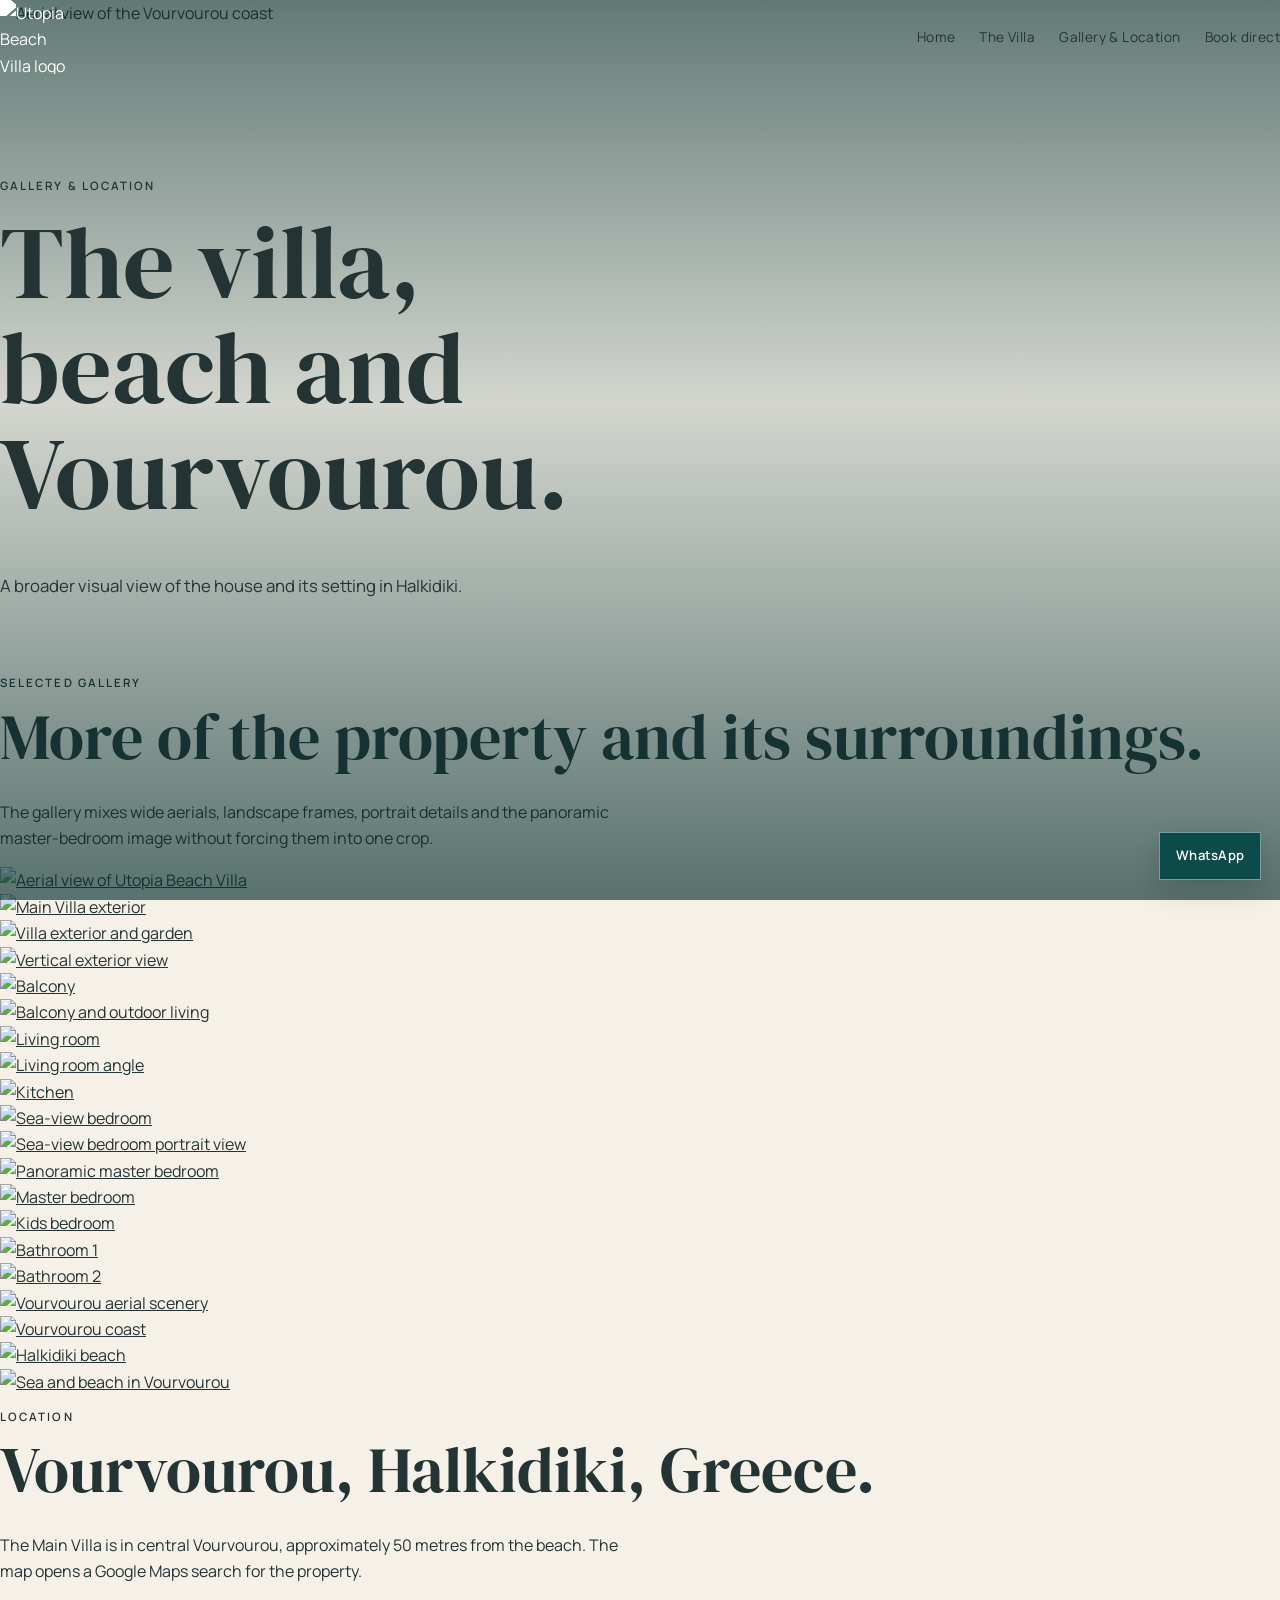
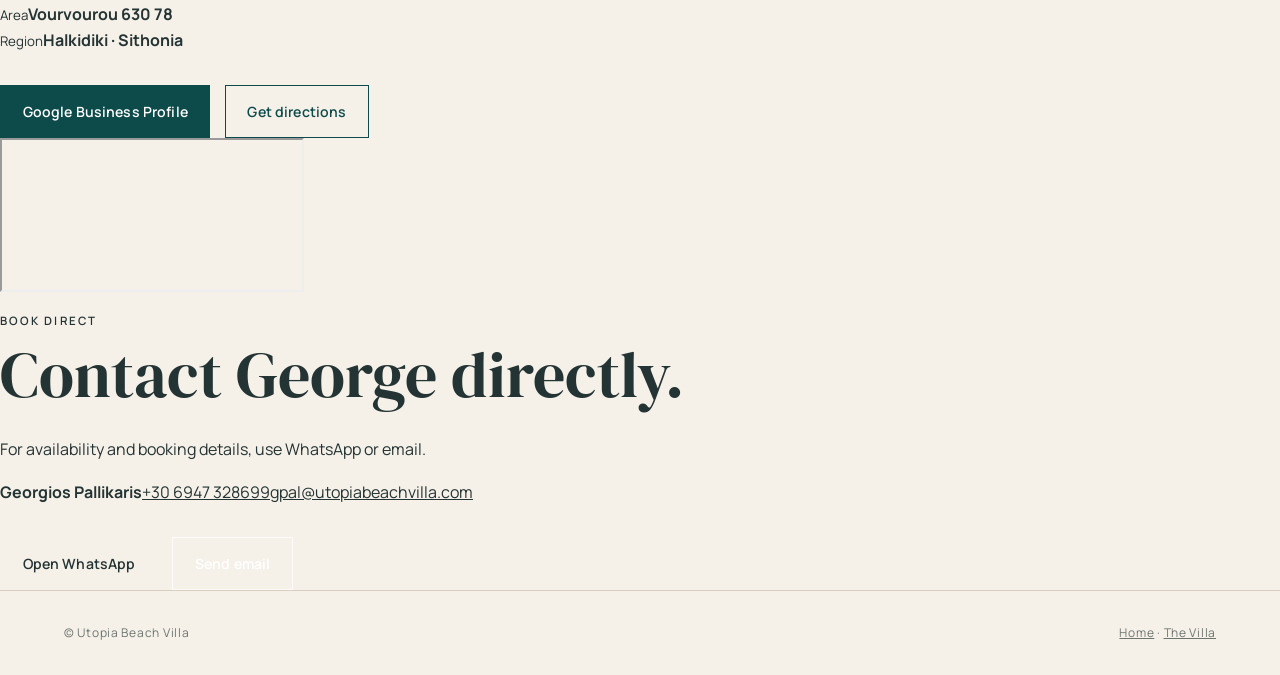
==== gallery.html @ 9d47f40b "Add gallery and location page" ====
<!doctype html>
<html lang="en">
<head>
  <meta charset="utf-8">
  <meta name="viewport" content="width=device-width,initial-scale=1">
  <title>Gallery & Location | Utopia Beach Villa</title>
  <meta name="description" content="Gallery, Vourvourou scenery and location information for Utopia Beach Villa in Halkidiki.">
  <link rel="preconnect" href="https://fonts.googleapis.com"><link rel="preconnect" href="https://fonts.gstatic.com" crossorigin>
  <link href="https://fonts.googleapis.com/css2?family=DM+Serif+Display&family=Manrope:wght@400;500;600&display=swap" rel="stylesheet"><link rel="stylesheet" href="styles.css">
</head>
<body>
  <header class="subhero gallery-hero">
    <img class="hero-image" src="https://static.wixstatic.com/media/1da848_443a482812d646489e10ce2612d5faf4~mv2.jpg" alt="Aerial view of the Vourvourou coast" fetchpriority="high">
    <div class="hero-overlay"></div>
    <nav class="site-nav"><a class="brand" href="index.html"><img src="https://static.wixstatic.com/media/1da848_d47539cebf884bd4a8ef21b6702fda03~mv2.png" alt="Utopia Beach Villa logo"></a><div class="nav-links"><a href="index.html">Home</a><a href="villa.html">The Villa</a><a class="active" href="gallery.html">Gallery & Location</a><a href="#book">Book direct</a></div></nav>
    <div class="hero-copy"><p class="eyebrow">Gallery & location</p><h1>The villa, beach and Vourvourou.</h1><p class="lede">A broader visual view of the house and its setting in Halkidiki.</p></div>
  </header>

  <main>
    <section class="page-intro section-pad"><p class="eyebrow">Selected gallery</p><h2>More of the property and its surroundings.</h2><p>The gallery mixes wide aerials, landscape frames, portrait details and the panoramic master-bedroom image without forcing them into one crop.</p></section>

    <section class="masonry-gallery" aria-label="Utopia Beach Villa photo gallery">
      <a href="https://static.wixstatic.com/media/1da848_66af016178164958bf3c9de68bf13f32~mv2.jpeg"><img src="https://static.wixstatic.com/media/1da848_66af016178164958bf3c9de68bf13f32~mv2.jpeg" alt="Aerial view of Utopia Beach Villa" loading="lazy"></a>
      <a href="https://static.wixstatic.com/media/1da848_b5d050bafea447fa90976b84f064bf06~mv2.jpg"><img src="https://static.wixstatic.com/media/1da848_b5d050bafea447fa90976b84f064bf06~mv2.jpg" alt="Main Villa exterior" loading="lazy"></a>
      <a href="https://static.wixstatic.com/media/1da848_4c919894f8724253b3b76cc4ae6d5e7a~mv2.jpeg"><img src="https://static.wixstatic.com/media/1da848_4c919894f8724253b3b76cc4ae6d5e7a~mv2.jpeg" alt="Villa exterior and garden" loading="lazy"></a>
      <a href="https://static.wixstatic.com/media/1da848_289b47d0532845829ba755ae6e25b7f8~mv2.jpeg"><img src="https://static.wixstatic.com/media/1da848_289b47d0532845829ba755ae6e25b7f8~mv2.jpeg" alt="Vertical exterior view" loading="lazy"></a>
      <a href="https://static.wixstatic.com/media/1da848_ab2f60155c744850ac7afd853cfeacc8~mv2.jpg"><img src="https://static.wixstatic.com/media/1da848_ab2f60155c744850ac7afd853cfeacc8~mv2.jpg" alt="Balcony" loading="lazy"></a>
      <a href="https://static.wixstatic.com/media/1da848_a4f09be8eb5a4d19a0c2555b3a7853dd~mv2.jpg"><img src="https://static.wixstatic.com/media/1da848_a4f09be8eb5a4d19a0c2555b3a7853dd~mv2.jpg" alt="Balcony and outdoor living" loading="lazy"></a>
      <a href="https://static.wixstatic.com/media/1da848_746f6b86492b4f548f363c005c99a67d~mv2.jpeg"><img src="https://static.wixstatic.com/media/1da848_746f6b86492b4f548f363c005c99a67d~mv2.jpeg" alt="Living room" loading="lazy"></a>
      <a href="https://static.wixstatic.com/media/1da848_62d0ede617a2456da90d432422386328~mv2.jpeg"><img src="https://static.wixstatic.com/media/1da848_62d0ede617a2456da90d432422386328~mv2.jpeg" alt="Living room angle" loading="lazy"></a>
      <a href="https://static.wixstatic.com/media/1da848_a5b5aab190ae44519c661d554bda780e~mv2.jpeg"><img src="https://static.wixstatic.com/media/1da848_a5b5aab190ae44519c661d554bda780e~mv2.jpeg" alt="Kitchen" loading="lazy"></a>
      <a href="https://static.wixstatic.com/media/1da848_00efb915b2aa4f27b880694b4afe27cd~mv2.jpg"><img src="https://static.wixstatic.com/media/1da848_00efb915b2aa4f27b880694b4afe27cd~mv2.jpg" alt="Sea-view bedroom" loading="lazy"></a>
      <a href="https://static.wixstatic.com/media/1da848_26ead82025184308938d9e709712d12f~mv2.jpg"><img src="https://static.wixstatic.com/media/1da848_26ead82025184308938d9e709712d12f~mv2.jpg" alt="Sea-view bedroom portrait view" loading="lazy"></a>
      <a class="panoramic-item" href="https://static.wixstatic.com/media/1da848_7553554289de436ab238ff2aac42945f~mv2.jpg"><img src="https://static.wixstatic.com/media/1da848_7553554289de436ab238ff2aac42945f~mv2.jpg" alt="Panoramic master bedroom" loading="lazy"></a>
      <a href="https://static.wixstatic.com/media/1da848_7b0d7996a5c14755bd9cb03ed00c7b7d~mv2.jpg"><img src="https://static.wixstatic.com/media/1da848_7b0d7996a5c14755bd9cb03ed00c7b7d~mv2.jpg" alt="Master bedroom" loading="lazy"></a>
      <a href="https://static.wixstatic.com/media/1da848_11b042063b2f4f378e0ee29845a921d0~mv2.jpeg"><img src="https://static.wixstatic.com/media/1da848_11b042063b2f4f378e0ee29845a921d0~mv2.jpeg" alt="Kids bedroom" loading="lazy"></a>
      <a href="https://static.wixstatic.com/media/1da848_13f350ac1e5c411b909d10227b0ed51f~mv2.jpeg"><img src="https://static.wixstatic.com/media/1da848_13f350ac1e5c411b909d10227b0ed51f~mv2.jpeg" alt="Bathroom 1" loading="lazy"></a>
      <a href="https://static.wixstatic.com/media/1da848_45a4612bfb6445f598d42205b50e685d~mv2.jpeg"><img src="https://static.wixstatic.com/media/1da848_45a4612bfb6445f598d42205b50e685d~mv2.jpeg" alt="Bathroom 2" loading="lazy"></a>
      <a href="https://static.wixstatic.com/media/1da848_463ede19499a453d820d708218b8fd80~mv2.jpeg"><img src="https://static.wixstatic.com/media/1da848_463ede19499a453d820d708218b8fd80~mv2.jpeg" alt="Vourvourou aerial scenery" loading="lazy"></a>
      <a href="https://static.wixstatic.com/media/1da848_0539e0c81588450d807aa5b8e5e3ae05~mv2.jpg"><img src="https://static.wixstatic.com/media/1da848_0539e0c81588450d807aa5b8e5e3ae05~mv2.jpg" alt="Vourvourou coast" loading="lazy"></a>
      <a href="https://static.wixstatic.com/media/1da848_3d12a1d4e98446bdb1926aa80ebc37f4~mv2.jpeg"><img src="https://static.wixstatic.com/media/1da848_3d12a1d4e98446bdb1926aa80ebc37f4~mv2.jpeg" alt="Halkidiki beach" loading="lazy"></a>
      <a href="https://static.wixstatic.com/media/1da848_c7ab32cc45fa4753bac9e87f45a58fea~mv2.jpeg"><img src="https://static.wixstatic.com/media/1da848_c7ab32cc45fa4753bac9e87f45a58fea~mv2.jpeg" alt="Sea and beach in Vourvourou" loading="lazy"></a>
    </section>

    <section class="location-section section-pad" id="location">
      <div class="location-details"><p class="eyebrow">Location</p><h2>Vourvourou, Halkidiki, Greece.</h2><p>The Main Villa is in central Vourvourou, approximately 50 metres from the beach. The map opens a Google Maps search for the property.</p><div class="location-meta"><div><small>Area</small><strong>Vourvourou 630 78</strong></div><div><small>Region</small><strong>Halkidiki · Sithonia</strong></div></div><div class="actions"><a class="button button-primary" target="_blank" rel="noopener" href="https://www.google.com/maps/search/?api=1&query=Utopia%20Beach%20Vourvourou%20Halkidiki">Google Business Profile</a><a class="button button-outline" target="_blank" rel="noopener" href="https://www.google.com/maps/dir/?api=1&destination=Utopia%20Beach%20Vourvourou%20Halkidiki">Get directions</a></div></div>
      <div class="map-wrap"><iframe title="Utopia Beach Villa location in Vourvourou" src="https://www.google.com/maps?q=Utopia%20Beach%20Vourvourou%20Halkidiki&output=embed" loading="lazy" referrerpolicy="no-referrer-when-downgrade"></iframe></div>
    </section>

    <section class="booking-band" id="book"><div><p class="eyebrow">Book direct</p><h2>Contact George directly.</h2><p>For availability and booking details, use WhatsApp or email.</p></div><div class="booking-contact"><strong>Georgios Pallikaris</strong><a href="tel:+306947328699">+30 6947 328699</a><a href="mailto:gpal@utopiabeachvilla.com">gpal@utopiabeachvilla.com</a><div class="actions"><a class="button button-light" target="_blank" rel="noopener" href="https://wa.me/306947328699?text=Hello%20George%2C%20I%27d%20like%20to%20ask%20about%20availability%20at%20Utopia%20Beach%20Villa.">Open WhatsApp</a><a class="button button-ghost" href="mailto:gpal@utopiabeachvilla.com?subject=Utopia%20Beach%20Villa%20Booking%20Inquiry">Send email</a></div></div></section>
  </main>

  <a class="whatsapp-float" target="_blank" rel="noopener" href="https://wa.me/306947328699?text=Hello%20George%2C%20I%27d%20like%20to%20ask%20about%20availability%20at%20Utopia%20Beach%20Villa.">WhatsApp</a>
  <footer><span>© Utopia Beach Villa</span><span><a href="index.html">Home</a> · <a href="villa.html">The Villa</a></span></footer>
</body>
</html>
---- styles.css ----
:root{--ivory:#f5f1e9;--paper:#fbf8f2;--teal:#0d4b4b;--teal-dark:#083b3b;--ink:#243333;--muted:#6d756f;--sand:#d8c8ae;--line:#d7cec0}*{box-sizing:border-box}html{scroll-behavior:smooth}body{margin:0;background:var(--ivory);color:var(--ink);font:16px/1.65 Manrope,Arial,sans-serif}img{display:block;width:100%}a{color:inherit}h1,h2{font-family:'DM Serif Display',Georgia,serif;font-weight:400;line-height:1.03;margin:.15em 0 .45em}h1{font-size:clamp(3.25rem,8vw,7.25rem);max-width:11ch}h2{font-size:clamp(2.5rem,5vw,4.9rem)}p{max-width:39rem}.eyebrow{text-transform:uppercase;letter-spacing:.18em;font-size:.72rem;font-weight:600}.hero{position:relative;min-height:94vh;color:#fff;padding:2rem 5vw;display:flex;flex-direction:column;justify-content:space-between;overflow:hidden}.hero-image,.location>img{position:absolute;inset:0;width:100%;height:100%;object-fit:cover}.hero-overlay{position:absolute;inset:0;background:linear-gradient(180deg,rgba(7,48,47,.62) 0%,rgba(7,48,47,.14) 45%,rgba(7,48,47,.66) 100%)}.site-nav,.hero-copy{position:relative;z-index:2}.site-nav{display:flex;justify-content:space-between;align-items:center;gap:2rem}.brand{display:inline-flex;align-items:center;text-decoration:none}.brand img{width:74px;height:74px;object-fit:contain;filter:brightness(0) invert(1)}.nav-links{display:flex;gap:1.5rem;flex-wrap:wrap}.nav-links a{text-decoration:none;font-size:.85rem;letter-spacing:.03em}.hero-copy{padding:10vh 0 5vh}.lede{font-size:1.05rem;max-width:none}.actions{display:flex;gap:.9rem;flex-wrap:wrap;margin-top:2rem}.button{display:inline-block;padding:.86rem 1.35rem;text-decoration:none;border:1px solid transparent;font-weight:600;font-size:.88rem;letter-spacing:.01em;transition:transform .2s ease,background .2s ease,color .2s ease}.button:hover{transform:translateY(-1px)}.button-primary{background:var(--teal);border-color:var(--teal);color:#fff}.hero .button-primary{background:#fff;border-color:#fff;color:var(--teal-dark)}.button-ghost{background:transparent;border-color:rgba(255,255,255,.75);color:#fff}.button-outline{background:transparent;border-color:var(--teal);color:var(--teal)}.intro{padding:9rem 8vw;max-width:1180px;margin:auto;display:grid;grid-template-columns:.65fr 1.35fr;gap:5rem;align-items:start}.intro>p{margin-top:.75rem}.spaces-heading{padding:3rem 8vw 4rem;max-width:1400px;margin:auto;border-top:1px solid var(--line)}.space-section{max-width:1500px;margin:0 auto;padding:7rem 6vw;display:grid;grid-template-columns:minmax(230px,.72fr) minmax(0,1.55fr);gap:5vw;align-items:center}.space-section.reverse{grid-template-columns:minmax(0,1.55fr) minmax(230px,.72fr)}.space-section.reverse .space-copy{order:2}.space-section.reverse .space-media{order:1}.space-copy{align-self:center}.space-number{font-family:'DM Serif Display',Georgia,serif;font-size:1.15rem;color:var(--muted);margin:0 0 2rem}.space-copy h2{font-size:clamp(2.7rem,4.4vw,4.5rem)}.space-media{display:grid;grid-template-columns:minmax(0,1.65fr) minmax(140px,.75fr);gap:1rem;align-items:end}.space-main{aspect-ratio:4/3;object-fit:cover}.space-detail{aspect-ratio:3/4;object-fit:cover;min-height:62%}.panorama-pair{grid-template-columns:minmax(0,1fr)}.panorama-pair .space-main{width:72%;justify-self:start}.panorama-pair .panorama{width:82%;aspect-ratio:3.2/1;justify-self:end;margin-top:-8%;border:10px solid var(--ivory)}.space-section:nth-of-type(even){background:rgba(255,255,255,.22)}.location{position:relative;min-height:74vh;margin-top:4rem;padding:10rem 8vw;color:#fff;display:flex;align-items:flex-end;overflow:hidden}.location-overlay{position:absolute;inset:0;background:linear-gradient(90deg,rgba(5,48,47,.78),rgba(5,48,47,.18) 70%)}.location-copy{position:relative;z-index:1;max-width:46rem}.location-copy p{font-size:1.03rem}.booking{padding:9rem 8vw;max-width:1240px;margin:auto;display:grid;grid-template-columns:1.1fr .9fr;gap:7rem;align-items:start}.contact-details{border-left:1px solid var(--line);padding-left:3rem}.contact-details p{margin:.25rem 0}.contact-details a{text-decoration:none}.whatsapp-float{position:fixed;right:1.2rem;bottom:1.2rem;z-index:20;background:var(--teal);color:#fff;text-decoration:none;padding:.78rem 1rem;border:1px solid rgba(255,255,255,.45);box-shadow:0 10px 28px rgba(0,0,0,.16);font-size:.82rem;font-weight:600;letter-spacing:.02em}footer{padding:2rem 5vw;display:flex;justify-content:space-between;gap:2rem;flex-wrap:wrap;border-top:1px solid var(--line);font-size:.75rem;letter-spacing:.06em;color:var(--muted)}@media(max-width:900px){.nav-links{gap:1rem}.intro,.booking{grid-template-columns:1fr;gap:2.5rem}.space-section,.space-section.reverse{grid-template-columns:1fr;gap:2.5rem;padding:5.5rem 7vw}.space-section.reverse .space-copy,.space-section.reverse .space-media{order:initial}.space-media{grid-template-columns:1.4fr .7fr}.contact-details{border-left:0;border-top:1px solid var(--line);padding:2rem 0 0}.panorama-pair .space-main,.panorama-pair .panorama{width:100%}.panorama-pair .panorama{margin-top:0;border:0}.location{min-height:62vh}}@media(max-width:700px){.hero{min-height:88vh;padding:1.25rem 5vw}.brand img{width:58px;height:58px}.nav-links a:not(:last-child){display:none}.nav-links a{font-size:.8rem}.hero-copy{padding-bottom:3vh}h1{font-size:clamp(3rem,15vw,5rem)}.lede{max-width:24rem}.intro{padding:6rem 7vw}.spaces-heading{padding:2rem 7vw 1.5rem}.space-section,.space-section.reverse{padding:4.5rem 5vw}.space-media{grid-template-columns:1fr;gap:.65rem}.space-main,.space-detail{aspect-ratio:4/3;min-height:0}.space-detail{width:72%;justify-self:end;margin-top:-12%;border:7px solid var(--ivory)}.panorama-pair .panorama{width:100%;aspect-ratio:2.3/1;margin-top:.65rem;border:0}.location{padding:6rem 7vw;min-height:68vh}.booking{padding:6rem 7vw}.whatsapp-float{right:.8rem;bottom:.8rem}.actions{gap:.6rem}.button{width:100%;text-align:center}footer{padding-bottom:5.5rem}}
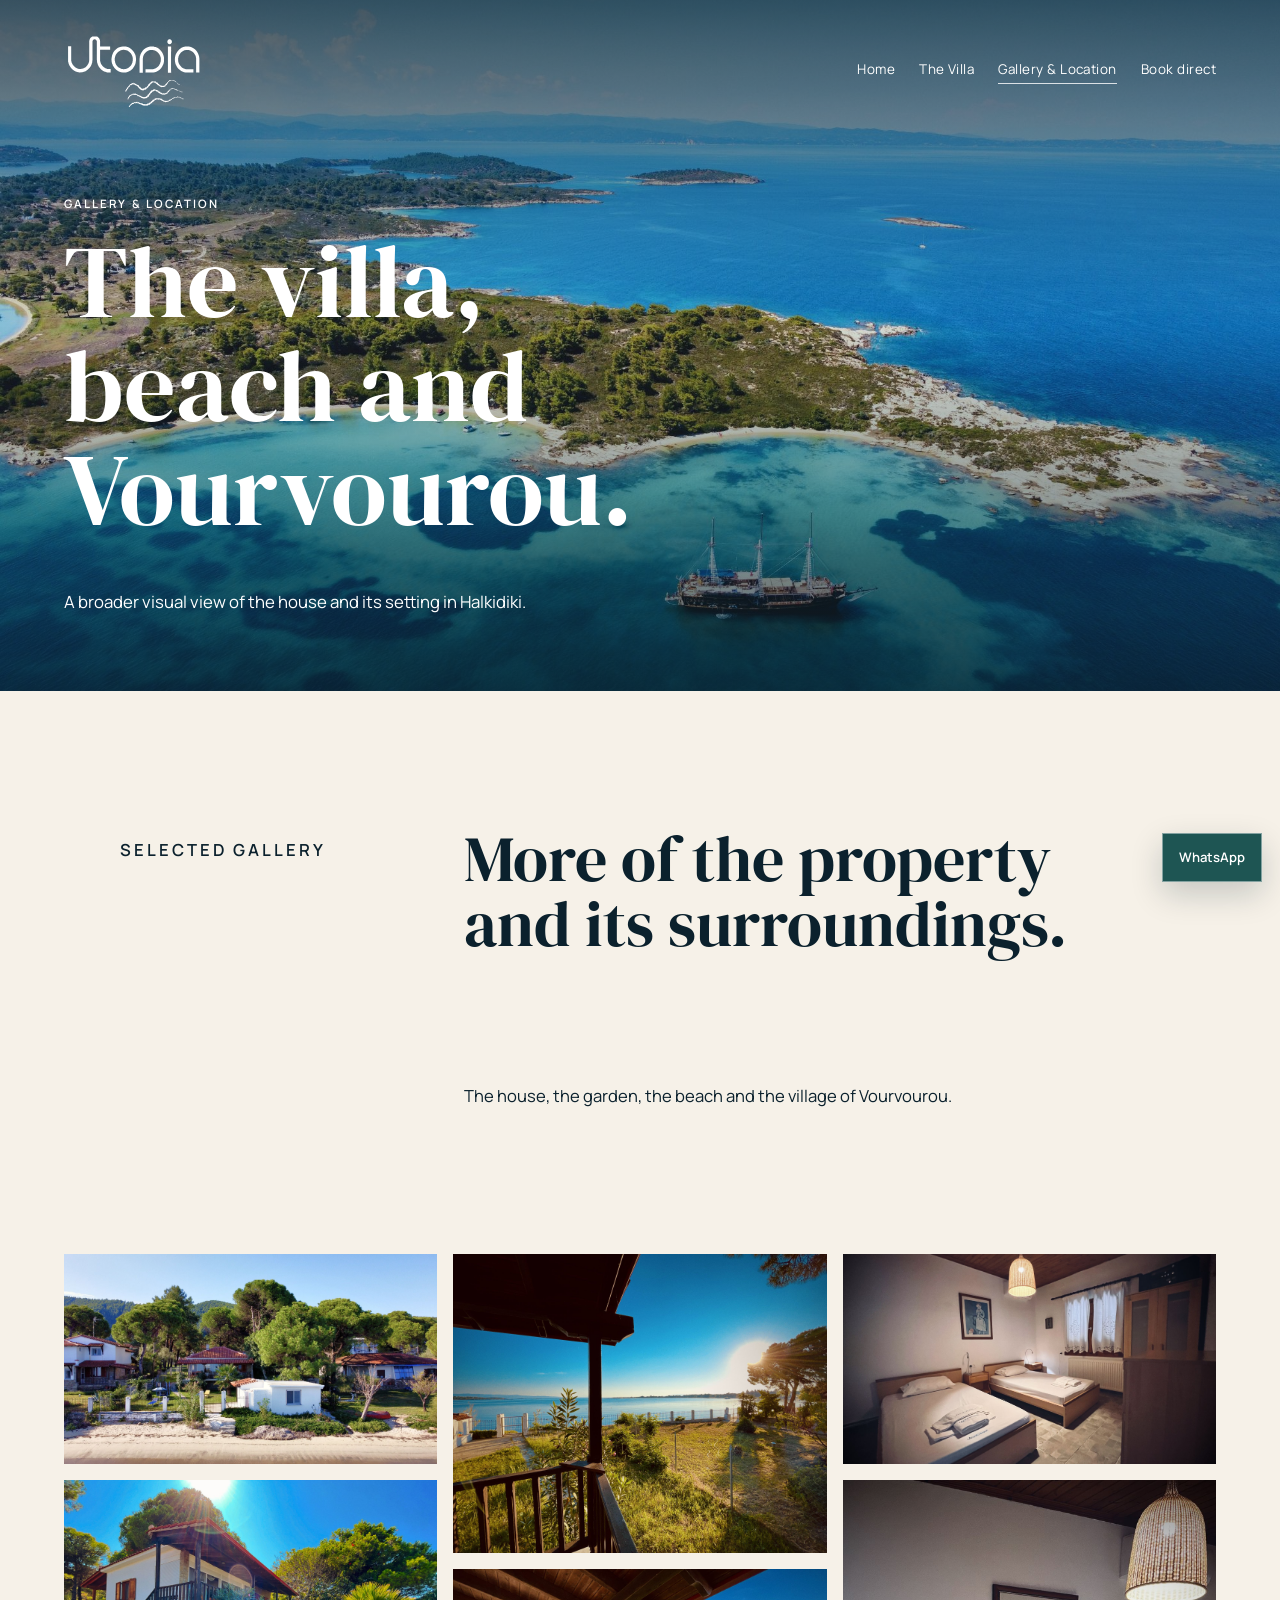
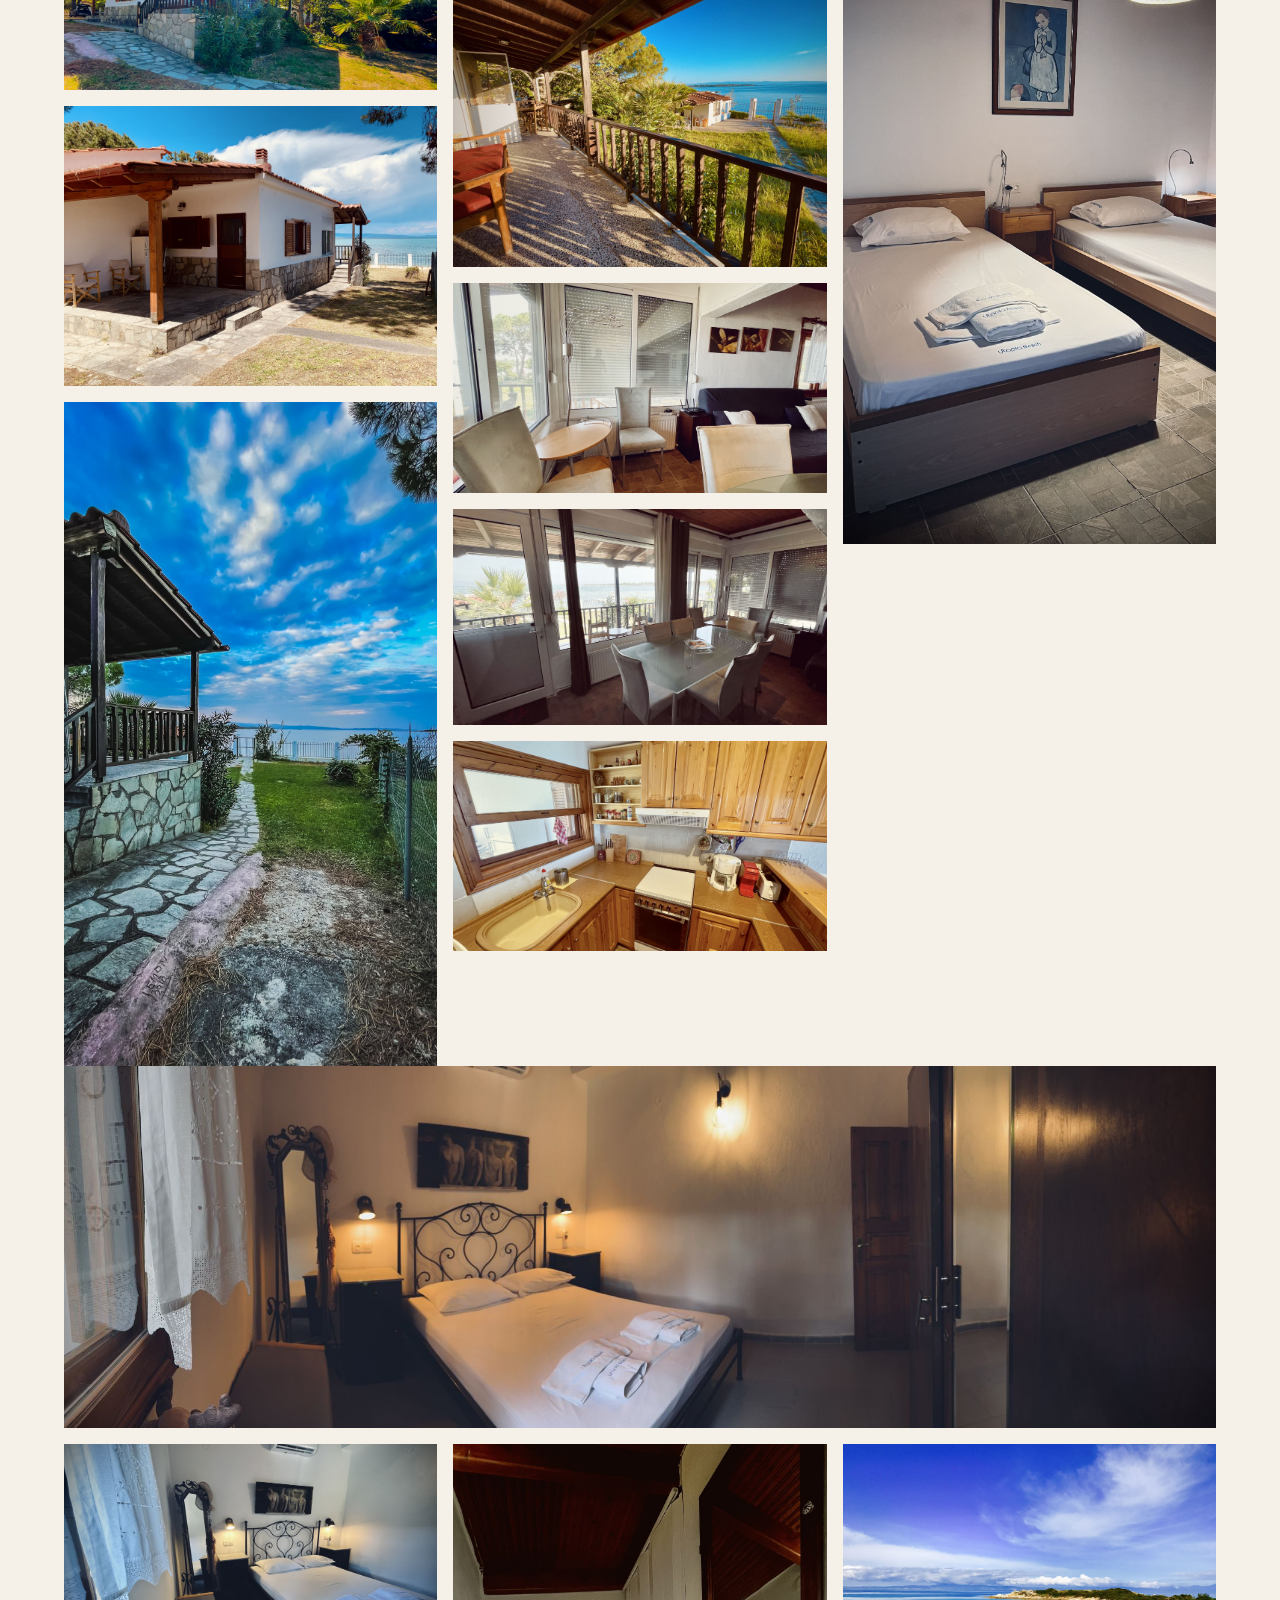
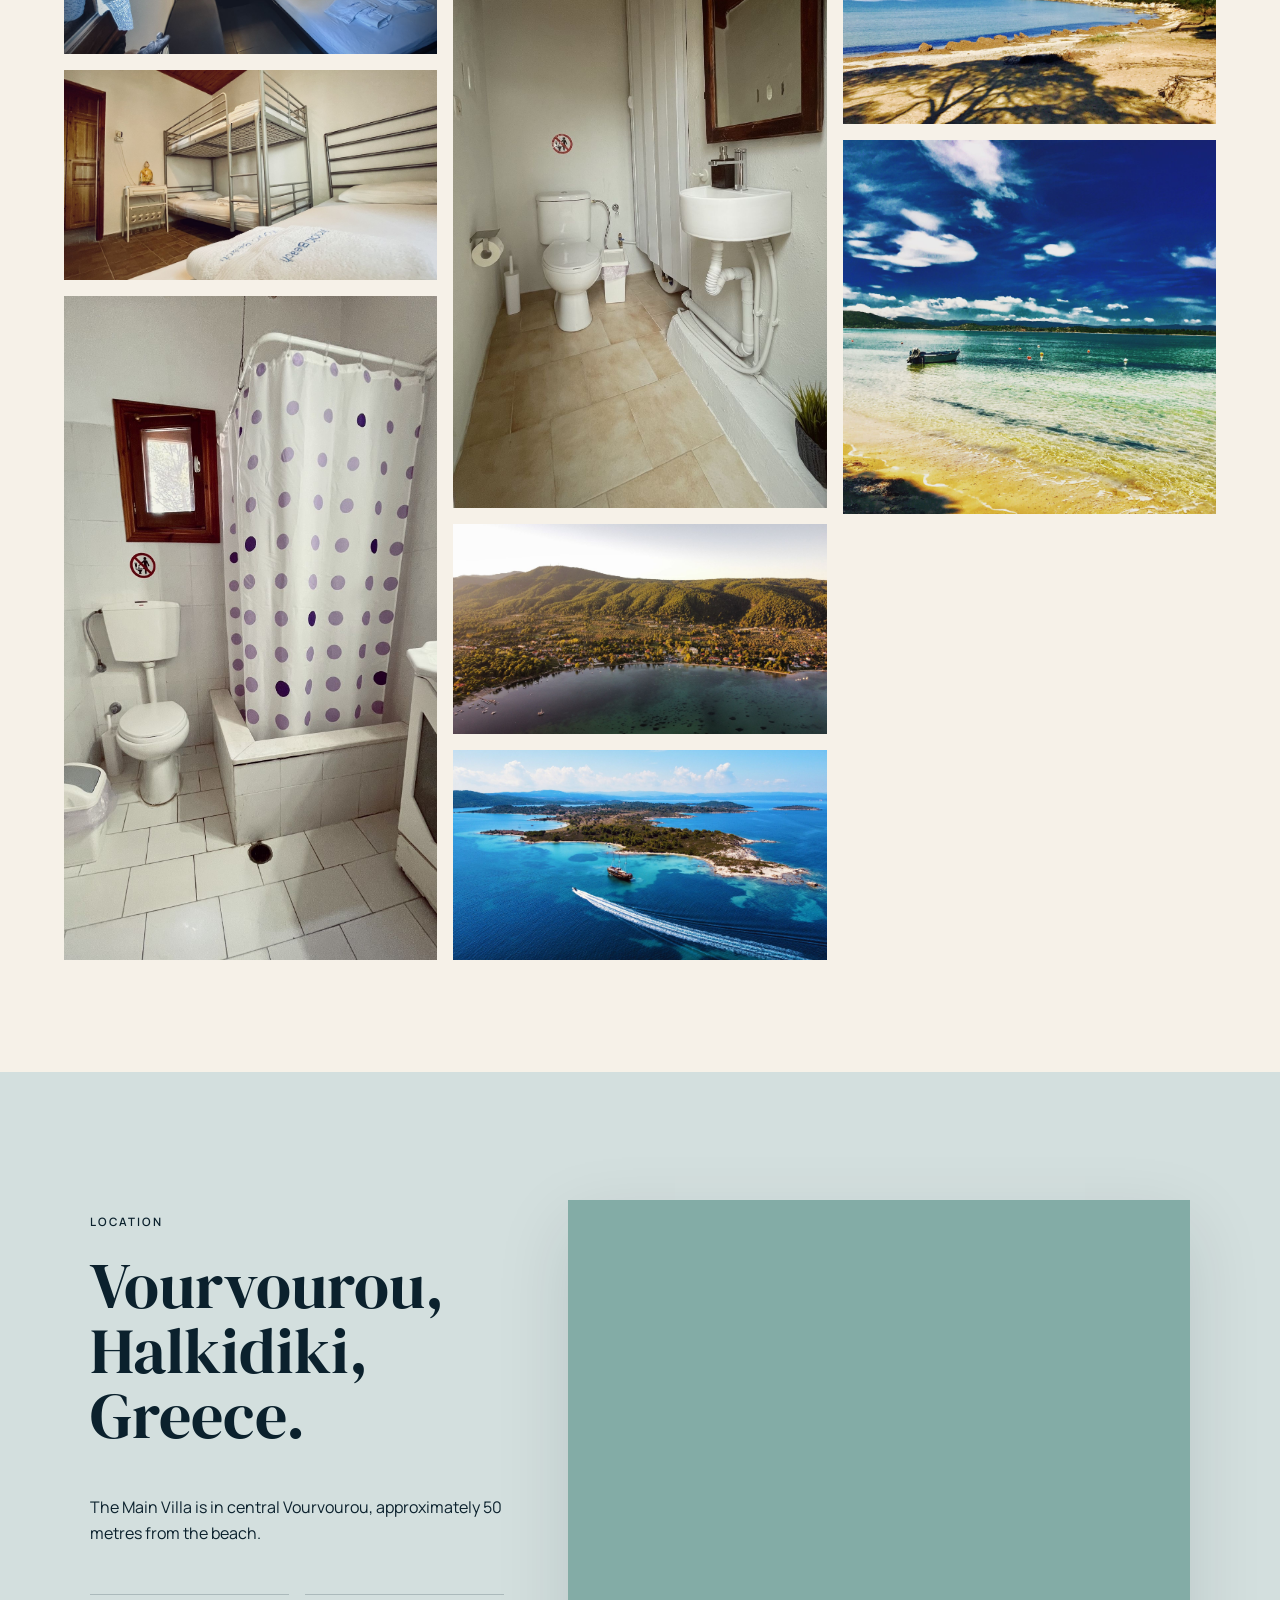
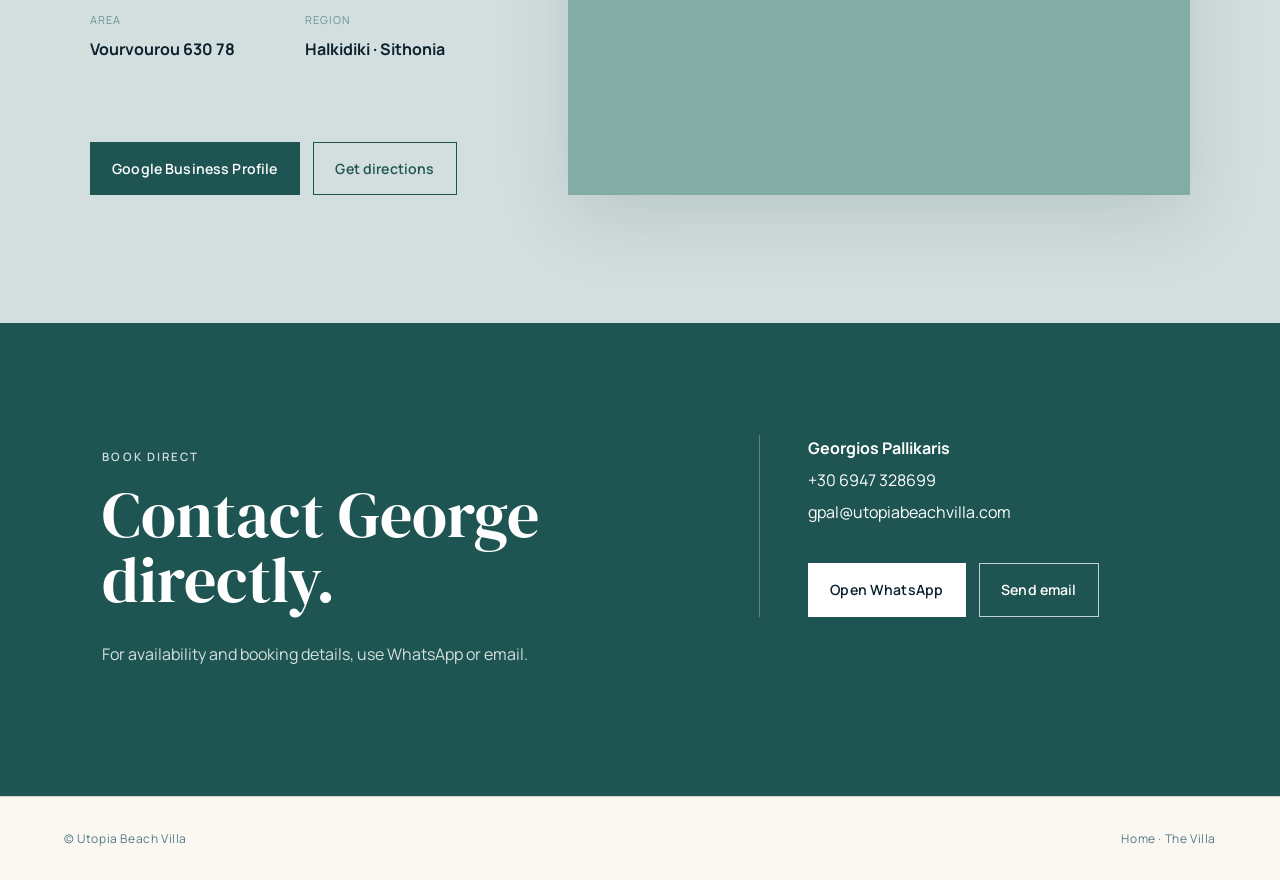
==== commit 24d5143d: "fix(site): guest-facing copy and self-hosted photos Replace internal production notes with guest cop" ====
--- a/gallery.html
+++ b/gallery.html
@@ -10,40 +10,40 @@
 </head>
 <body>
   <header class="subhero gallery-hero">
-    <img class="hero-image" src="https://static.wixstatic.com/media/1da848_443a482812d646489e10ce2612d5faf4~mv2.jpg" alt="Aerial view of the Vourvourou coast" fetchpriority="high">
+    <img class="hero-image" src="assets/photos/443a482812d646489e10ce2612d5faf4.jpg" alt="Aerial view of the Vourvourou coast" fetchpriority="high">
     <div class="hero-overlay"></div>
-    <nav class="site-nav"><a class="brand" href="index.html"><img src="https://static.wixstatic.com/media/1da848_d47539cebf884bd4a8ef21b6702fda03~mv2.png" alt="Utopia Beach Villa logo"></a><div class="nav-links"><a href="index.html">Home</a><a href="villa.html">The Villa</a><a class="active" href="gallery.html">Gallery & Location</a><a href="#book">Book direct</a></div></nav>
+    <nav class="site-nav"><a class="brand" href="index.html"><img src="assets/photos/d47539cebf884bd4a8ef21b6702fda03.png" alt="Utopia Beach Villa logo"></a><div class="nav-links"><a href="index.html">Home</a><a href="villa.html">The Villa</a><a class="active" href="gallery.html">Gallery & Location</a><a href="#book">Book direct</a></div></nav>
     <div class="hero-copy"><p class="eyebrow">Gallery & location</p><h1>The villa, beach and Vourvourou.</h1><p class="lede">A broader visual view of the house and its setting in Halkidiki.</p></div>
   </header>
 
   <main>
-    <section class="page-intro section-pad"><p class="eyebrow">Selected gallery</p><h2>More of the property and its surroundings.</h2><p>The gallery mixes wide aerials, landscape frames, portrait details and the panoramic master-bedroom image without forcing them into one crop.</p></section>
+    <section class="page-intro section-pad"><p class="eyebrow">Selected gallery</p><h2>More of the property and its surroundings.</h2><p>The house, the garden, the beach and the village of Vourvourou.</p></section>
 
     <section class="masonry-gallery" aria-label="Utopia Beach Villa photo gallery">
-      <a href="https://static.wixstatic.com/media/1da848_66af016178164958bf3c9de68bf13f32~mv2.jpeg"><img src="https://static.wixstatic.com/media/1da848_66af016178164958bf3c9de68bf13f32~mv2.jpeg" alt="Aerial view of Utopia Beach Villa" loading="lazy"></a>
-      <a href="https://static.wixstatic.com/media/1da848_b5d050bafea447fa90976b84f064bf06~mv2.jpg"><img src="https://static.wixstatic.com/media/1da848_b5d050bafea447fa90976b84f064bf06~mv2.jpg" alt="Main Villa exterior" loading="lazy"></a>
-      <a href="https://static.wixstatic.com/media/1da848_4c919894f8724253b3b76cc4ae6d5e7a~mv2.jpeg"><img src="https://static.wixstatic.com/media/1da848_4c919894f8724253b3b76cc4ae6d5e7a~mv2.jpeg" alt="Villa exterior and garden" loading="lazy"></a>
-      <a href="https://static.wixstatic.com/media/1da848_289b47d0532845829ba755ae6e25b7f8~mv2.jpeg"><img src="https://static.wixstatic.com/media/1da848_289b47d0532845829ba755ae6e25b7f8~mv2.jpeg" alt="Vertical exterior view" loading="lazy"></a>
-      <a href="https://static.wixstatic.com/media/1da848_ab2f60155c744850ac7afd853cfeacc8~mv2.jpg"><img src="https://static.wixstatic.com/media/1da848_ab2f60155c744850ac7afd853cfeacc8~mv2.jpg" alt="Balcony" loading="lazy"></a>
-      <a href="https://static.wixstatic.com/media/1da848_a4f09be8eb5a4d19a0c2555b3a7853dd~mv2.jpg"><img src="https://static.wixstatic.com/media/1da848_a4f09be8eb5a4d19a0c2555b3a7853dd~mv2.jpg" alt="Balcony and outdoor living" loading="lazy"></a>
-      <a href="https://static.wixstatic.com/media/1da848_746f6b86492b4f548f363c005c99a67d~mv2.jpeg"><img src="https://static.wixstatic.com/media/1da848_746f6b86492b4f548f363c005c99a67d~mv2.jpeg" alt="Living room" loading="lazy"></a>
-      <a href="https://static.wixstatic.com/media/1da848_62d0ede617a2456da90d432422386328~mv2.jpeg"><img src="https://static.wixstatic.com/media/1da848_62d0ede617a2456da90d432422386328~mv2.jpeg" alt="Living room angle" loading="lazy"></a>
-      <a href="https://static.wixstatic.com/media/1da848_a5b5aab190ae44519c661d554bda780e~mv2.jpeg"><img src="https://static.wixstatic.com/media/1da848_a5b5aab190ae44519c661d554bda780e~mv2.jpeg" alt="Kitchen" loading="lazy"></a>
-      <a href="https://static.wixstatic.com/media/1da848_00efb915b2aa4f27b880694b4afe27cd~mv2.jpg"><img src="https://static.wixstatic.com/media/1da848_00efb915b2aa4f27b880694b4afe27cd~mv2.jpg" alt="Sea-view bedroom" loading="lazy"></a>
-      <a href="https://static.wixstatic.com/media/1da848_26ead82025184308938d9e709712d12f~mv2.jpg"><img src="https://static.wixstatic.com/media/1da848_26ead82025184308938d9e709712d12f~mv2.jpg" alt="Sea-view bedroom portrait view" loading="lazy"></a>
-      <a class="panoramic-item" href="https://static.wixstatic.com/media/1da848_7553554289de436ab238ff2aac42945f~mv2.jpg"><img src="https://static.wixstatic.com/media/1da848_7553554289de436ab238ff2aac42945f~mv2.jpg" alt="Panoramic master bedroom" loading="lazy"></a>
-      <a href="https://static.wixstatic.com/media/1da848_7b0d7996a5c14755bd9cb03ed00c7b7d~mv2.jpg"><img src="https://static.wixstatic.com/media/1da848_7b0d7996a5c14755bd9cb03ed00c7b7d~mv2.jpg" alt="Master bedroom" loading="lazy"></a>
-      <a href="https://static.wixstatic.com/media/1da848_11b042063b2f4f378e0ee29845a921d0~mv2.jpeg"><img src="https://static.wixstatic.com/media/1da848_11b042063b2f4f378e0ee29845a921d0~mv2.jpeg" alt="Kids bedroom" loading="lazy"></a>
-      <a href="https://static.wixstatic.com/media/1da848_13f350ac1e5c411b909d10227b0ed51f~mv2.jpeg"><img src="https://static.wixstatic.com/media/1da848_13f350ac1e5c411b909d10227b0ed51f~mv2.jpeg" alt="Bathroom 1" loading="lazy"></a>
-      <a href="https://static.wixstatic.com/media/1da848_45a4612bfb6445f598d42205b50e685d~mv2.jpeg"><img src="https://static.wixstatic.com/media/1da848_45a4612bfb6445f598d42205b50e685d~mv2.jpeg" alt="Bathroom 2" loading="lazy"></a>
-      <a href="https://static.wixstatic.com/media/1da848_463ede19499a453d820d708218b8fd80~mv2.jpeg"><img src="https://static.wixstatic.com/media/1da848_463ede19499a453d820d708218b8fd80~mv2.jpeg" alt="Vourvourou aerial scenery" loading="lazy"></a>
-      <a href="https://static.wixstatic.com/media/1da848_0539e0c81588450d807aa5b8e5e3ae05~mv2.jpg"><img src="https://static.wixstatic.com/media/1da848_0539e0c81588450d807aa5b8e5e3ae05~mv2.jpg" alt="Vourvourou coast" loading="lazy"></a>
-      <a href="https://static.wixstatic.com/media/1da848_3d12a1d4e98446bdb1926aa80ebc37f4~mv2.jpeg"><img src="https://static.wixstatic.com/media/1da848_3d12a1d4e98446bdb1926aa80ebc37f4~mv2.jpeg" alt="Halkidiki beach" loading="lazy"></a>
-      <a href="https://static.wixstatic.com/media/1da848_c7ab32cc45fa4753bac9e87f45a58fea~mv2.jpeg"><img src="https://static.wixstatic.com/media/1da848_c7ab32cc45fa4753bac9e87f45a58fea~mv2.jpeg" alt="Sea and beach in Vourvourou" loading="lazy"></a>
+      <a href="assets/photos/66af016178164958bf3c9de68bf13f32.jpg"><img src="assets/photos/66af016178164958bf3c9de68bf13f32.jpg" alt="Aerial view of Utopia Beach Villa" loading="lazy"></a>
+      <a href="assets/photos/b5d050bafea447fa90976b84f064bf06.jpg"><img src="assets/photos/b5d050bafea447fa90976b84f064bf06.jpg" alt="Main Villa exterior" loading="lazy"></a>
+      <a href="assets/photos/4c919894f8724253b3b76cc4ae6d5e7a.jpg"><img src="assets/photos/4c919894f8724253b3b76cc4ae6d5e7a.jpg" alt="Villa exterior and garden" loading="lazy"></a>
+      <a href="assets/photos/289b47d0532845829ba755ae6e25b7f8.jpg"><img src="assets/photos/289b47d0532845829ba755ae6e25b7f8.jpg" alt="Vertical exterior view" loading="lazy"></a>
+      <a href="assets/photos/ab2f60155c744850ac7afd853cfeacc8.jpg"><img src="assets/photos/ab2f60155c744850ac7afd853cfeacc8.jpg" alt="Balcony" loading="lazy"></a>
+      <a href="assets/photos/a4f09be8eb5a4d19a0c2555b3a7853dd.jpg"><img src="assets/photos/a4f09be8eb5a4d19a0c2555b3a7853dd.jpg" alt="Balcony and outdoor living" loading="lazy"></a>
+      <a href="assets/photos/746f6b86492b4f548f363c005c99a67d.jpg"><img src="assets/photos/746f6b86492b4f548f363c005c99a67d.jpg" alt="Living room" loading="lazy"></a>
+      <a href="assets/photos/62d0ede617a2456da90d432422386328.jpg"><img src="assets/photos/62d0ede617a2456da90d432422386328.jpg" alt="Living room angle" loading="lazy"></a>
+      <a href="assets/photos/a5b5aab190ae44519c661d554bda780e.jpg"><img src="assets/photos/a5b5aab190ae44519c661d554bda780e.jpg" alt="Kitchen" loading="lazy"></a>
+      <a href="assets/photos/00efb915b2aa4f27b880694b4afe27cd.jpg"><img src="assets/photos/00efb915b2aa4f27b880694b4afe27cd.jpg" alt="Sea-view bedroom" loading="lazy"></a>
+      <a href="assets/photos/26ead82025184308938d9e709712d12f.jpg"><img src="assets/photos/26ead82025184308938d9e709712d12f.jpg" alt="Sea-view bedroom portrait view" loading="lazy"></a>
+      <a class="panoramic-item" href="assets/photos/7553554289de436ab238ff2aac42945f.jpg"><img src="assets/photos/7553554289de436ab238ff2aac42945f.jpg" alt="Panoramic master bedroom" loading="lazy"></a>
+      <a href="assets/photos/7b0d7996a5c14755bd9cb03ed00c7b7d.jpg"><img src="assets/photos/7b0d7996a5c14755bd9cb03ed00c7b7d.jpg" alt="Master bedroom" loading="lazy"></a>
+      <a href="assets/photos/11b042063b2f4f378e0ee29845a921d0.jpg"><img src="assets/photos/11b042063b2f4f378e0ee29845a921d0.jpg" alt="Kids bedroom" loading="lazy"></a>
+      <a href="assets/photos/13f350ac1e5c411b909d10227b0ed51f.jpg"><img src="assets/photos/13f350ac1e5c411b909d10227b0ed51f.jpg" alt="Bathroom 1" loading="lazy"></a>
+      <a href="assets/photos/45a4612bfb6445f598d42205b50e685d.jpg"><img src="assets/photos/45a4612bfb6445f598d42205b50e685d.jpg" alt="Bathroom 2" loading="lazy"></a>
+      <a href="assets/photos/463ede19499a453d820d708218b8fd80.jpg"><img src="assets/photos/463ede19499a453d820d708218b8fd80.jpg" alt="Vourvourou aerial scenery" loading="lazy"></a>
+      <a href="assets/photos/0539e0c81588450d807aa5b8e5e3ae05.jpg"><img src="assets/photos/0539e0c81588450d807aa5b8e5e3ae05.jpg" alt="Vourvourou coast" loading="lazy"></a>
+      <a href="assets/photos/3d12a1d4e98446bdb1926aa80ebc37f4.jpg"><img src="assets/photos/3d12a1d4e98446bdb1926aa80ebc37f4.jpg" alt="Halkidiki beach" loading="lazy"></a>
+      <a href="assets/photos/c7ab32cc45fa4753bac9e87f45a58fea.jpg"><img src="assets/photos/c7ab32cc45fa4753bac9e87f45a58fea.jpg" alt="Sea and beach in Vourvourou" loading="lazy"></a>
     </section>
 
     <section class="location-section section-pad" id="location">
-      <div class="location-details"><p class="eyebrow">Location</p><h2>Vourvourou, Halkidiki, Greece.</h2><p>The Main Villa is in central Vourvourou, approximately 50 metres from the beach. The map opens a Google Maps search for the property.</p><div class="location-meta"><div><small>Area</small><strong>Vourvourou 630 78</strong></div><div><small>Region</small><strong>Halkidiki · Sithonia</strong></div></div><div class="actions"><a class="button button-primary" target="_blank" rel="noopener" href="https://www.google.com/maps/search/?api=1&query=Utopia%20Beach%20Vourvourou%20Halkidiki">Google Business Profile</a><a class="button button-outline" target="_blank" rel="noopener" href="https://www.google.com/maps/dir/?api=1&destination=Utopia%20Beach%20Vourvourou%20Halkidiki">Get directions</a></div></div>
+      <div class="location-details"><p class="eyebrow">Location</p><h2>Vourvourou, Halkidiki, Greece.</h2><p>The Main Villa is in central Vourvourou, approximately 50 metres from the beach.</p><div class="location-meta"><div><small>Area</small><strong>Vourvourou 630 78</strong></div><div><small>Region</small><strong>Halkidiki · Sithonia</strong></div></div><div class="actions"><a class="button button-primary" target="_blank" rel="noopener" href="https://www.google.com/maps/search/?api=1&query=Utopia%20Beach%20Vourvourou%20Halkidiki">Google Business Profile</a><a class="button button-outline" target="_blank" rel="noopener" href="https://www.google.com/maps/dir/?api=1&destination=Utopia%20Beach%20Vourvourou%20Halkidiki">Get directions</a></div></div>
       <div class="map-wrap"><iframe title="Utopia Beach Villa location in Vourvourou" src="https://www.google.com/maps?q=Utopia%20Beach%20Vourvourou%20Halkidiki&output=embed" loading="lazy" referrerpolicy="no-referrer-when-downgrade"></iframe></div>
     </section>
 
--- a/styles.css
+++ b/styles.css
@@ -1 +1,142 @@
-:root{--ivory:#f5f1e9;--paper:#fbf8f2;--teal:#0d4b4b;--teal-dark:#083b3b;--ink:#243333;--muted:#6d756f;--sand:#d8c8ae;--line:#d7cec0}*{box-sizing:border-box}html{scroll-behavior:smooth}body{margin:0;background:var(--ivory);color:var(--ink);font:16px/1.65 Manrope,Arial,sans-serif}img{display:block;width:100%}a{color:inherit}h1,h2{font-family:'DM Serif Display',Georgia,serif;font-weight:400;line-height:1.03;margin:.15em 0 .45em}h1{font-size:clamp(3.25rem,8vw,7.25rem);max-width:11ch}h2{font-size:clamp(2.5rem,5vw,4.9rem)}p{max-width:39rem}.eyebrow{text-transform:uppercase;letter-spacing:.18em;font-size:.72rem;font-weight:600}.hero{position:relative;min-height:94vh;color:#fff;padding:2rem 5vw;display:flex;flex-direction:column;justify-content:space-between;overflow:hidden}.hero-image,.location>img{position:absolute;inset:0;width:100%;height:100%;object-fit:cover}.hero-overlay{position:absolute;inset:0;background:linear-gradient(180deg,rgba(7,48,47,.62) 0%,rgba(7,48,47,.14) 45%,rgba(7,48,47,.66) 100%)}.site-nav,.hero-copy{position:relative;z-index:2}.site-nav{display:flex;justify-content:space-between;align-items:center;gap:2rem}.brand{display:inline-flex;align-items:center;text-decoration:none}.brand img{width:74px;height:74px;object-fit:contain;filter:brightness(0) invert(1)}.nav-links{display:flex;gap:1.5rem;flex-wrap:wrap}.nav-links a{text-decoration:none;font-size:.85rem;letter-spacing:.03em}.hero-copy{padding:10vh 0 5vh}.lede{font-size:1.05rem;max-width:none}.actions{display:flex;gap:.9rem;flex-wrap:wrap;margin-top:2rem}.button{display:inline-block;padding:.86rem 1.35rem;text-decoration:none;border:1px solid transparent;font-weight:600;font-size:.88rem;letter-spacing:.01em;transition:transform .2s ease,background .2s ease,color .2s ease}.button:hover{transform:translateY(-1px)}.button-primary{background:var(--teal);border-color:var(--teal);color:#fff}.hero .button-primary{background:#fff;border-color:#fff;color:var(--teal-dark)}.button-ghost{background:transparent;border-color:rgba(255,255,255,.75);color:#fff}.button-outline{background:transparent;border-color:var(--teal);color:var(--teal)}.intro{padding:9rem 8vw;max-width:1180px;margin:auto;display:grid;grid-template-columns:.65fr 1.35fr;gap:5rem;align-items:start}.intro>p{margin-top:.75rem}.spaces-heading{padding:3rem 8vw 4rem;max-width:1400px;margin:auto;border-top:1px solid var(--line)}.space-section{max-width:1500px;margin:0 auto;padding:7rem 6vw;display:grid;grid-template-columns:minmax(230px,.72fr) minmax(0,1.55fr);gap:5vw;align-items:center}.space-section.reverse{grid-template-columns:minmax(0,1.55fr) minmax(230px,.72fr)}.space-section.reverse .space-copy{order:2}.space-section.reverse .space-media{order:1}.space-copy{align-self:center}.space-number{font-family:'DM Serif Display',Georgia,serif;font-size:1.15rem;color:var(--muted);margin:0 0 2rem}.space-copy h2{font-size:clamp(2.7rem,4.4vw,4.5rem)}.space-media{display:grid;grid-template-columns:minmax(0,1.65fr) minmax(140px,.75fr);gap:1rem;align-items:end}.space-main{aspect-ratio:4/3;object-fit:cover}.space-detail{aspect-ratio:3/4;object-fit:cover;min-height:62%}.panorama-pair{grid-template-columns:minmax(0,1fr)}.panorama-pair .space-main{width:72%;justify-self:start}.panorama-pair .panorama{width:82%;aspect-ratio:3.2/1;justify-self:end;margin-top:-8%;border:10px solid var(--ivory)}.space-section:nth-of-type(even){background:rgba(255,255,255,.22)}.location{position:relative;min-height:74vh;margin-top:4rem;padding:10rem 8vw;color:#fff;display:flex;align-items:flex-end;overflow:hidden}.location-overlay{position:absolute;inset:0;background:linear-gradient(90deg,rgba(5,48,47,.78),rgba(5,48,47,.18) 70%)}.location-copy{position:relative;z-index:1;max-width:46rem}.location-copy p{font-size:1.03rem}.booking{padding:9rem 8vw;max-width:1240px;margin:auto;display:grid;grid-template-columns:1.1fr .9fr;gap:7rem;align-items:start}.contact-details{border-left:1px solid var(--line);padding-left:3rem}.contact-details p{margin:.25rem 0}.contact-details a{text-decoration:none}.whatsapp-float{position:fixed;right:1.2rem;bottom:1.2rem;z-index:20;background:var(--teal);color:#fff;text-decoration:none;padding:.78rem 1rem;border:1px solid rgba(255,255,255,.45);box-shadow:0 10px 28px rgba(0,0,0,.16);font-size:.82rem;font-weight:600;letter-spacing:.02em}footer{padding:2rem 5vw;display:flex;justify-content:space-between;gap:2rem;flex-wrap:wrap;border-top:1px solid var(--line);font-size:.75rem;letter-spacing:.06em;color:var(--muted)}@media(max-width:900px){.nav-links{gap:1rem}.intro,.booking{grid-template-columns:1fr;gap:2.5rem}.space-section,.space-section.reverse{grid-template-columns:1fr;gap:2.5rem;padding:5.5rem 7vw}.space-section.reverse .space-copy,.space-section.reverse .space-media{order:initial}.space-media{grid-template-columns:1.4fr .7fr}.contact-details{border-left:0;border-top:1px solid var(--line);padding:2rem 0 0}.panorama-pair .space-main,.panorama-pair .panorama{width:100%}.panorama-pair .panorama{margin-top:0;border:0}.location{min-height:62vh}}@media(max-width:700px){.hero{min-height:88vh;padding:1.25rem 5vw}.brand img{width:58px;height:58px}.nav-links a:not(:last-child){display:none}.nav-links a{font-size:.8rem}.hero-copy{padding-bottom:3vh}h1{font-size:clamp(3rem,15vw,5rem)}.lede{max-width:24rem}.intro{padding:6rem 7vw}.spaces-heading{padding:2rem 7vw 1.5rem}.space-section,.space-section.reverse{padding:4.5rem 5vw}.space-media{grid-template-columns:1fr;gap:.65rem}.space-main,.space-detail{aspect-ratio:4/3;min-height:0}.space-detail{width:72%;justify-self:end;margin-top:-12%;border:7px solid var(--ivory)}.panorama-pair .panorama{width:100%;aspect-ratio:2.3/1;margin-top:.65rem;border:0}.location{padding:6rem 7vw;min-height:68vh}.booking{padding:6rem 7vw}.whatsapp-float{right:.8rem;bottom:.8rem}.actions{gap:.6rem}.button{width:100%;text-align:center}footer{padding-bottom:5.5rem}}
+:root{
+  --teal:#1E5553;
+  --navy:#0B212D;
+  --mist:#D3DFDE;
+  --sage:#83ACA6;
+  --muted-teal:#669291;
+  --olive:#547B6C;
+  --bluegrey:#507A86;
+  --ivory:#F6F1E8;
+  --paper:#FBF8F2;
+  --white:#FFFFFF;
+  --ink:#0B212D;
+  --line:rgba(11,33,45,.16);
+  --shadow:0 24px 70px rgba(11,33,45,.12);
+}
+*{box-sizing:border-box}
+html{scroll-behavior:smooth}
+body{margin:0;background:var(--ivory);color:var(--ink);font:16px/1.65 Manrope,Arial,sans-serif}
+img{display:block;width:100%;max-width:100%}
+a{color:inherit}
+h1,h2,h3{font-family:'DM Serif Display',Georgia,serif;font-weight:400;line-height:1.02;margin:.1em 0 .45em}
+h1{font-size:clamp(3.5rem,8vw,7.3rem);max-width:12ch}
+h2{font-size:clamp(2.5rem,5vw,4.8rem)}
+p{max-width:42rem}
+.eyebrow{text-transform:uppercase;letter-spacing:.18em;font-size:.72rem;font-weight:600;margin-bottom:1rem}
+.section-pad{padding:8rem 7vw}
+.hero,.subhero{position:relative;color:#fff;display:flex;flex-direction:column;justify-content:space-between;overflow:hidden}
+.hero{min-height:94vh;padding:2rem 5vw}
+.subhero{min-height:68vh;padding:2rem 5vw}
+.hero-image{position:absolute;inset:0;width:100%;height:100%;object-fit:cover}
+.home-hero .hero-image{object-position:center 48%}
+.gallery-hero .hero-image{object-position:center 55%}
+.hero-overlay{position:absolute;inset:0;background:linear-gradient(180deg,rgba(11,33,45,.74) 0%,rgba(30,85,83,.18) 47%,rgba(11,33,45,.74) 100%)}
+.site-nav,.hero-copy{position:relative;z-index:2}
+.site-nav{display:flex;justify-content:space-between;align-items:center;gap:2rem}
+.brand{display:inline-flex;text-decoration:none;width:150px;height:78px;background:url('assets/logo-white.svg') left center/contain no-repeat;flex:0 0 auto}
+.brand img{display:none}
+.nav-links{display:flex;gap:1.5rem;align-items:center;flex-wrap:wrap}
+.nav-links a{text-decoration:none;font-size:.84rem;letter-spacing:.035em;padding-bottom:.2rem;border-bottom:1px solid transparent}
+.nav-links a:hover,.nav-links .active{border-color:rgba(255,255,255,.8)}
+.hero-copy{padding:10vh 0 5vh}
+.subhero .hero-copy{padding:8vh 0 3vh}
+.lede{font-size:1.05rem;max-width:none}
+.actions{display:flex;gap:.8rem;flex-wrap:wrap;margin-top:2rem}
+.button{display:inline-block;padding:.88rem 1.35rem;text-decoration:none;border:1px solid transparent;font-weight:600;font-size:.88rem;letter-spacing:.01em;transition:transform .2s ease,background .2s ease,color .2s ease,border-color .2s ease}
+.button:hover{transform:translateY(-1px)}
+.button-primary{background:var(--teal);color:#fff;border-color:var(--teal)}
+.button-light{background:#fff;color:var(--navy);border-color:#fff}
+.button-ghost{background:transparent;color:#fff;border-color:rgba(255,255,255,.72)}
+.button-outline{background:transparent;color:var(--teal);border-color:var(--teal)}
+.text-link{font-weight:600;text-decoration:none;border-bottom:1px solid currentColor;padding-bottom:.18rem}
+.brand-intro,.page-intro{max-width:1220px;margin:auto;display:grid;grid-template-columns:.6fr 1.4fr;gap:5rem;align-items:start}
+.brand-intro .intro-copy p,.page-intro p{font-size:1.04rem}
+.page-intro{grid-template-columns:.55fr 1.45fr}
+.page-intro>p:first-child{grid-column:1}
+.page-intro>h2,.page-intro>p:last-child{grid-column:2}
+.facts-band{display:grid;grid-template-columns:repeat(4,1fr);background:var(--teal);color:#fff}
+.facts-band>div{padding:2.5rem 3vw;border-right:1px solid rgba(255,255,255,.18)}
+.facts-band span{display:block;font-family:'DM Serif Display',Georgia,serif;font-size:clamp(2rem,4vw,3.7rem);line-height:1}
+.facts-band small{display:block;margin-top:.7rem;letter-spacing:.04em;color:var(--mist)}
+.feature-grid{display:grid;grid-template-columns:1.35fr .8fr;grid-template-rows:auto auto;gap:1rem;max-width:1500px;margin:auto}
+.feature-card{position:relative;overflow:hidden;min-height:320px;background:var(--navy);text-decoration:none;color:#fff}
+.feature-card img{height:100%;width:100%;object-fit:cover;transition:transform .5s ease}
+.feature-card:hover img{transform:scale(1.02)}
+.feature-wide{grid-row:1/3;min-height:660px}
+.feature-label{position:absolute;left:0;right:0;bottom:0;padding:4rem 2rem 1.6rem;background:linear-gradient(transparent,rgba(11,33,45,.86));display:flex;gap:1rem;align-items:baseline}
+.feature-label small{color:var(--sage)}
+.feature-label strong{font-family:'DM Serif Display',Georgia,serif;font-size:1.8rem;font-weight:400}
+.split-feature{display:grid;grid-template-columns:1.15fr .85fr;min-height:72vh;background:var(--navy);color:#fff}
+.split-image img{height:100%;object-fit:cover}
+.split-copy{padding:9vw 7vw;display:flex;flex-direction:column;justify-content:center}
+.split-copy .eyebrow{color:var(--sage)}
+.split-copy p{color:var(--mist)}
+.location-teaser{display:grid;grid-template-columns:.85fr 1.15fr;gap:6vw;align-items:center;max-width:1500px;margin:auto;background:var(--mist)}
+.location-teaser .eyebrow{color:var(--olive)}
+.location-image img{aspect-ratio:16/10;object-fit:cover;box-shadow:var(--shadow)}
+.booking-band{padding:7rem 8vw;background:var(--teal);color:#fff;display:grid;grid-template-columns:1.15fr .85fr;gap:7vw;align-items:start}
+.booking-band .eyebrow{color:var(--mist)}
+.booking-band p{color:var(--mist)}
+.booking-contact{display:flex;flex-direction:column;gap:.35rem;border-left:1px solid rgba(255,255,255,.28);padding-left:3rem}
+.booking-contact a{text-decoration:none}
+.section-divider{padding:6rem 7vw 3rem;max-width:1500px;margin:auto;border-top:1px solid var(--line)}
+.room-section{padding:7rem 6vw;display:grid;grid-template-columns:.6fr 1.4fr;gap:5vw;align-items:center;max-width:1600px;margin:auto}
+.room-section.reverse{grid-template-columns:1.4fr .6fr}
+.room-section.reverse .room-copy{order:2}
+.room-section.reverse .room-gallery{order:1}
+.room-section.mist{background:var(--mist);max-width:none}
+.room-section.sage{background:var(--sage);max-width:none}
+.room-section.navy{background:var(--navy);max-width:none;color:#fff}
+.room-section.navy p{color:var(--mist)}
+.room-section.navy .eyebrow{color:var(--sage)}
+.room-no{display:block;font-family:'DM Serif Display',Georgia,serif;font-size:1.2rem;color:var(--bluegrey);margin-bottom:2rem}
+.room-gallery{display:grid;grid-template-columns:1.35fr .75fr;gap:1rem;align-items:stretch}
+.room-gallery a{display:block;overflow:hidden;background:var(--navy)}
+.room-gallery img{width:100%;height:100%;object-fit:cover;transition:transform .35s ease}
+.room-gallery a:hover img{transform:scale(1.015)}
+.room-gallery .img-wide{grid-row:span 2;min-height:620px}
+.room-gallery>a:not(.img-wide):not(.img-panorama){min-height:300px}
+.room-gallery .img-tall img{object-position:center}
+.room-gallery.panorama-set{grid-template-columns:1.2fr .8fr}
+.room-gallery.panorama-set .img-panorama{grid-column:1/3;height:auto}
+.room-gallery.panorama-set .img-panorama img{aspect-ratio:3.17/1;object-fit:cover}
+.room-gallery.two-up{grid-template-columns:1fr 1fr}
+.room-gallery.two-up a{min-height:520px}
+.masonry-gallery{columns:3 320px;column-gap:1rem;padding:0 5vw 7rem;max-width:1700px;margin:auto}
+.masonry-gallery a{display:block;margin:0 0 1rem;break-inside:avoid;overflow:hidden;background:var(--navy)}
+.masonry-gallery img{width:100%;height:auto;transition:transform .35s ease}
+.masonry-gallery a:hover img{transform:scale(1.012)}
+.panoramic-item{column-span:all}
+.panoramic-item img{max-height:520px;object-fit:cover}
+.location-section{display:grid;grid-template-columns:.8fr 1.2fr;gap:5vw;align-items:stretch;background:var(--mist)}
+.location-details{display:flex;flex-direction:column;justify-content:center}
+.location-meta{display:grid;grid-template-columns:1fr 1fr;gap:1rem;margin:2rem 0}
+.location-meta>div{padding:1rem 0;border-top:1px solid rgba(11,33,45,.2)}
+.location-meta small{display:block;color:var(--muted-teal);text-transform:uppercase;letter-spacing:.1em;font-size:.68rem}
+.location-meta strong{display:block;margin-top:.4rem}
+.map-wrap{min-height:520px;box-shadow:var(--shadow);background:var(--sage)}
+.map-wrap iframe{border:0;width:100%;height:100%;min-height:520px}
+.whatsapp-float{position:fixed;right:1.1rem;bottom:1.1rem;z-index:50;background:var(--teal);color:#fff;text-decoration:none;padding:.8rem 1rem;border:1px solid rgba(255,255,255,.45);box-shadow:0 12px 32px rgba(11,33,45,.2);font-size:.82rem;font-weight:600}
+footer{padding:2rem 5vw;display:flex;justify-content:space-between;gap:2rem;flex-wrap:wrap;border-top:1px solid var(--line);font-size:.75rem;letter-spacing:.05em;color:var(--bluegrey);background:var(--paper)}
+footer a{text-decoration:none}
+@media(max-width:1000px){
+  .brand-intro,.page-intro,.location-teaser,.booking-band,.location-section{grid-template-columns:1fr;gap:2.5rem}
+  .page-intro>p:first-child,.page-intro>h2,.page-intro>p:last-child{grid-column:auto}
+  .facts-band{grid-template-columns:repeat(2,1fr)}
+  .feature-grid{grid-template-columns:1fr 1fr;grid-template-rows:auto auto}.feature-wide{grid-column:1/3;grid-row:auto;min-height:520px}.feature-card{min-height:360px}
+  .split-feature{grid-template-columns:1fr}.split-image{min-height:58vh}.split-copy{padding:6rem 7vw}
+  .room-section,.room-section.reverse{grid-template-columns:1fr;gap:3rem;padding:6rem 6vw}.room-section.reverse .room-copy,.room-section.reverse .room-gallery{order:initial}
+  .booking-contact{border-left:0;border-top:1px solid rgba(255,255,255,.28);padding:2rem 0 0}
+  .map-wrap,.map-wrap iframe{min-height:440px}
+}
+@media(max-width:700px){
+  .hero{min-height:88vh;padding:1.25rem 5vw}.subhero{min-height:58vh;padding:1.25rem 5vw}.brand{width:118px;height:58px}.nav-links a:not(.active):not(:last-child){display:none}.nav-links{gap:.9rem}.nav-links a{font-size:.78rem}
+  h1{font-size:clamp(3rem,15vw,5rem)}h2{font-size:clamp(2.3rem,11vw,3.7rem)}
+  .section-pad{padding:5.5rem 6vw}.brand-intro,.page-intro{gap:1.3rem}.facts-band{grid-template-columns:1fr 1fr}.facts-band>div{padding:2rem 5vw}.facts-band span{font-size:2.2rem}
+  .feature-grid{grid-template-columns:1fr;padding-left:5vw;padding-right:5vw}.feature-wide{grid-column:auto;min-height:420px}.feature-card{min-height:330px}
+  .room-section,.room-section.reverse{padding:4.5rem 5vw}.room-gallery,.room-gallery.panorama-set,.room-gallery.two-up{grid-template-columns:1fr}.room-gallery .img-wide{grid-row:auto;min-height:0}.room-gallery>a,.room-gallery>a:not(.img-wide):not(.img-panorama),.room-gallery.two-up a{min-height:0}.room-gallery img{height:auto;object-fit:contain}.room-gallery.panorama-set .img-panorama{grid-column:auto}.room-gallery.panorama-set .img-panorama img{aspect-ratio:auto;object-fit:contain}
+  .masonry-gallery{columns:1;padding:0 5vw 5rem}.panoramic-item{column-span:none}
+  .location-meta{grid-template-columns:1fr}.booking-band{padding:5.5rem 6vw}.actions{gap:.6rem}.button{width:100%;text-align:center}
+  .map-wrap,.map-wrap iframe{min-height:360px}.whatsapp-float{right:.75rem;bottom:.75rem}footer{padding-bottom:5.4rem}
+}
+@media(prefers-reduced-motion:reduce){*{scroll-behavior:auto!important;transition:none!important}}
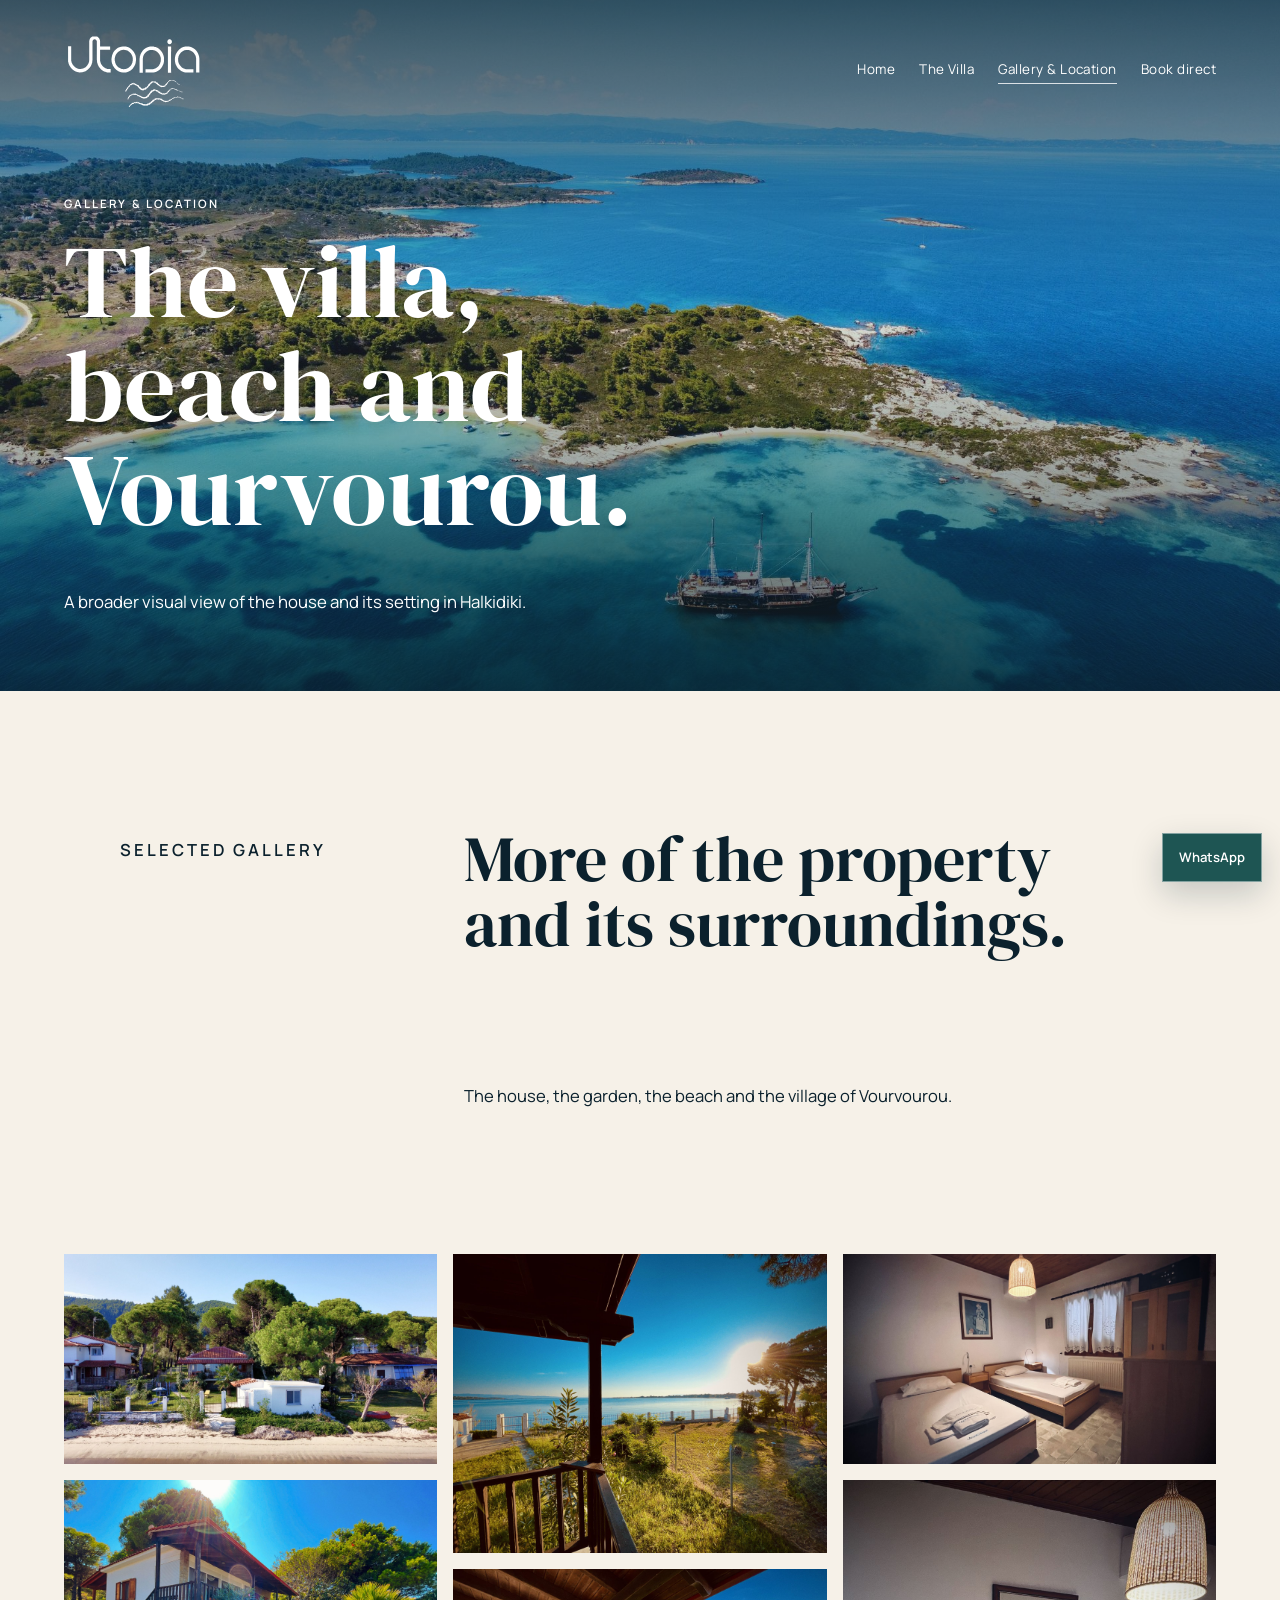
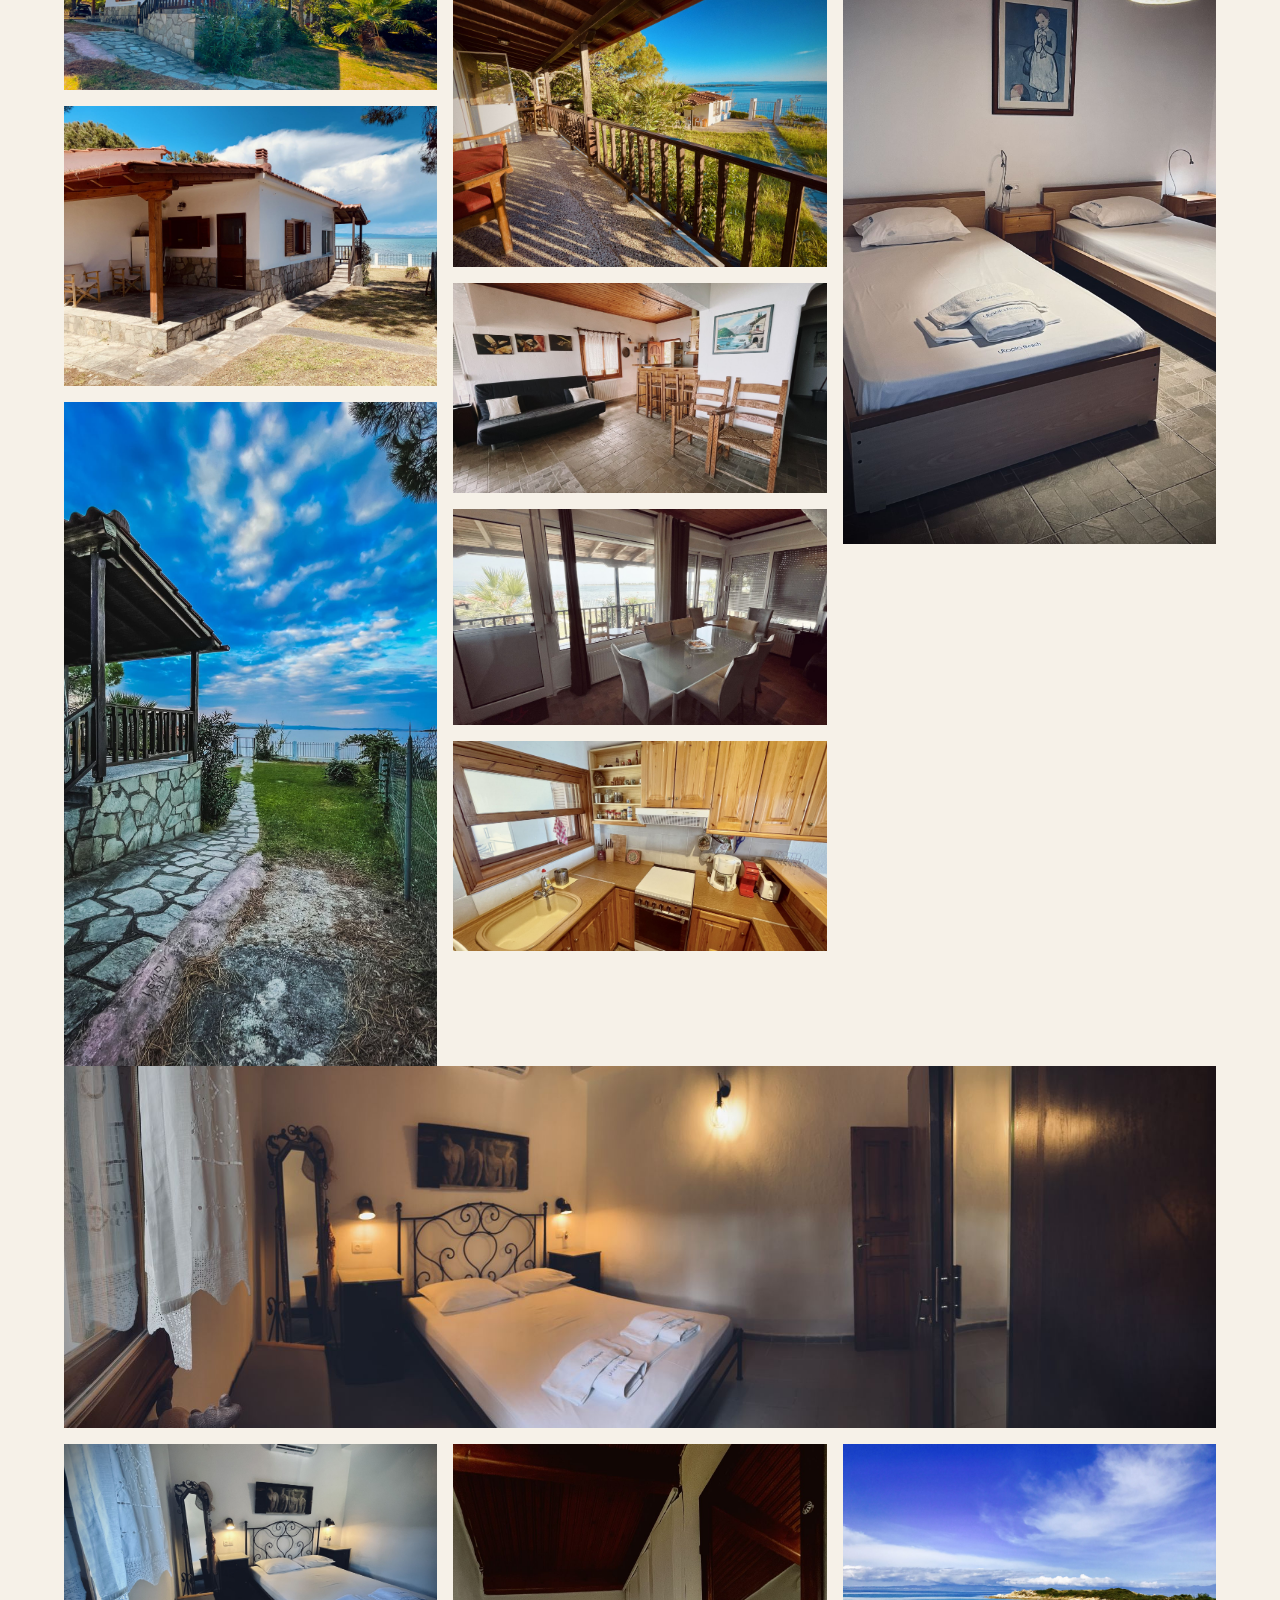
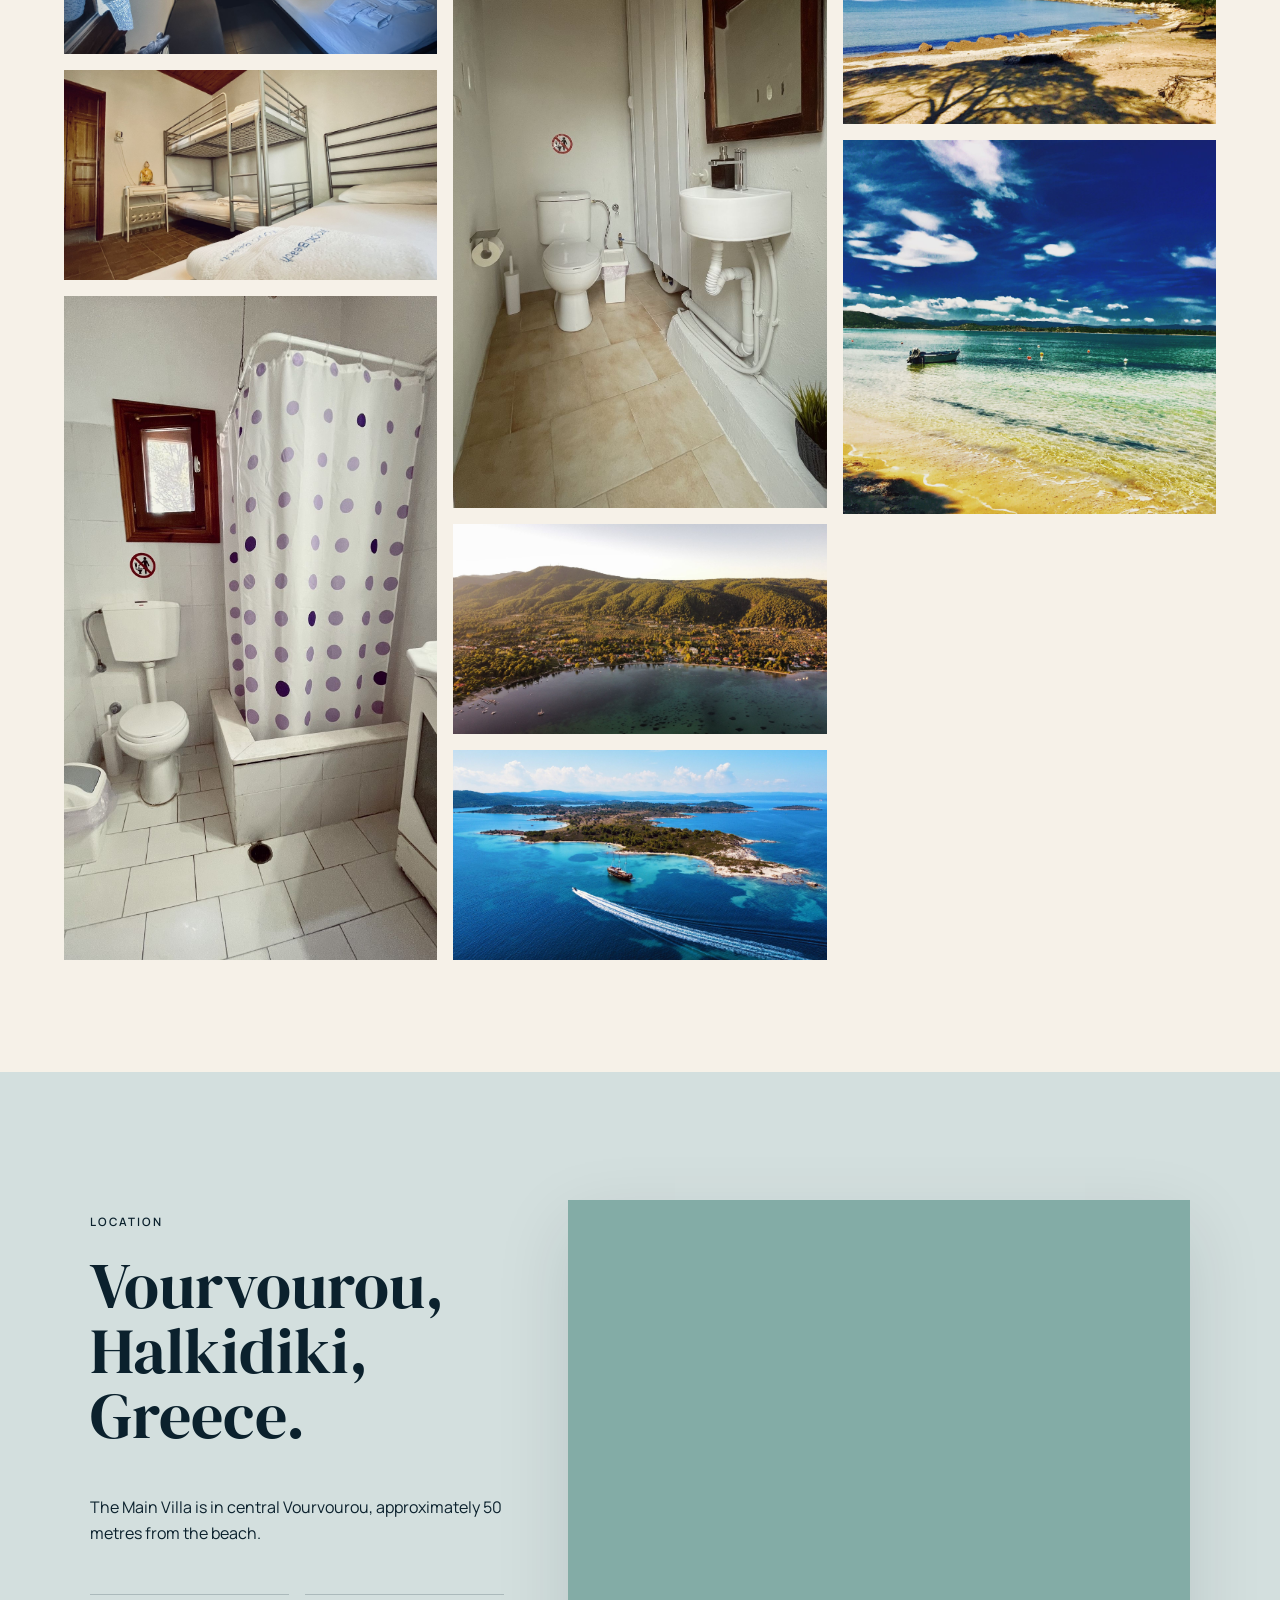
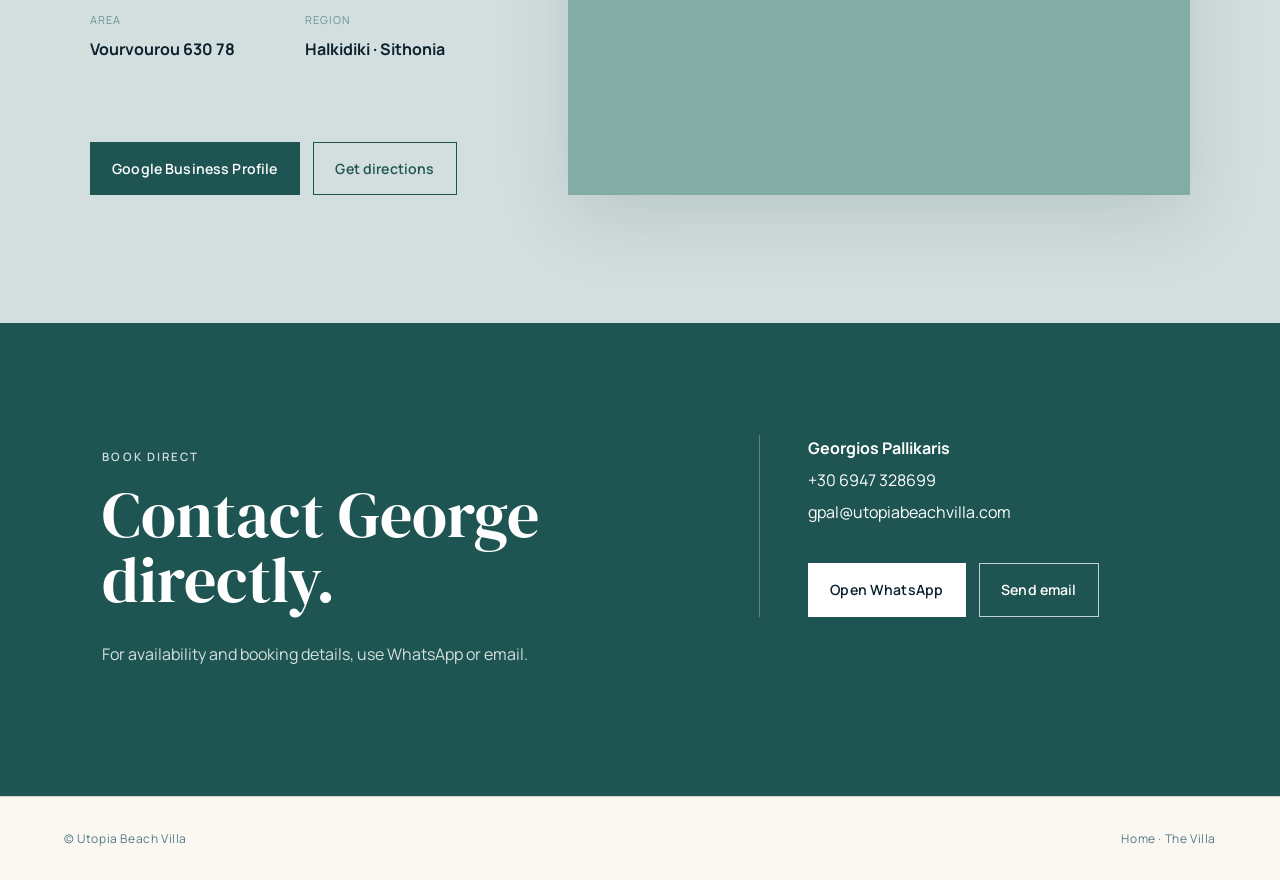
==== commit 51bd019d: "fix(site): replace closed-window living room photo Co-Authored-By: Claude Opus 5.5 <noreply@anthropi" ====
--- a/gallery.html
+++ b/gallery.html
@@ -26,7 +26,7 @@
       <a href="assets/photos/289b47d0532845829ba755ae6e25b7f8.jpg"><img src="assets/photos/289b47d0532845829ba755ae6e25b7f8.jpg" alt="Vertical exterior view" loading="lazy"></a>
       <a href="assets/photos/ab2f60155c744850ac7afd853cfeacc8.jpg"><img src="assets/photos/ab2f60155c744850ac7afd853cfeacc8.jpg" alt="Balcony" loading="lazy"></a>
       <a href="assets/photos/a4f09be8eb5a4d19a0c2555b3a7853dd.jpg"><img src="assets/photos/a4f09be8eb5a4d19a0c2555b3a7853dd.jpg" alt="Balcony and outdoor living" loading="lazy"></a>
-      <a href="assets/photos/746f6b86492b4f548f363c005c99a67d.jpg"><img src="assets/photos/746f6b86492b4f548f363c005c99a67d.jpg" alt="Living room" loading="lazy"></a>
+      <a href="assets/photos/e9330a5f4e204110915667ad28a03e4f.jpg"><img src="assets/photos/e9330a5f4e204110915667ad28a03e4f.jpg" alt="Living room" loading="lazy"></a>
       <a href="assets/photos/62d0ede617a2456da90d432422386328.jpg"><img src="assets/photos/62d0ede617a2456da90d432422386328.jpg" alt="Living room angle" loading="lazy"></a>
       <a href="assets/photos/a5b5aab190ae44519c661d554bda780e.jpg"><img src="assets/photos/a5b5aab190ae44519c661d554bda780e.jpg" alt="Kitchen" loading="lazy"></a>
       <a href="assets/photos/00efb915b2aa4f27b880694b4afe27cd.jpg"><img src="assets/photos/00efb915b2aa4f27b880694b4afe27cd.jpg" alt="Sea-view bedroom" loading="lazy"></a>
